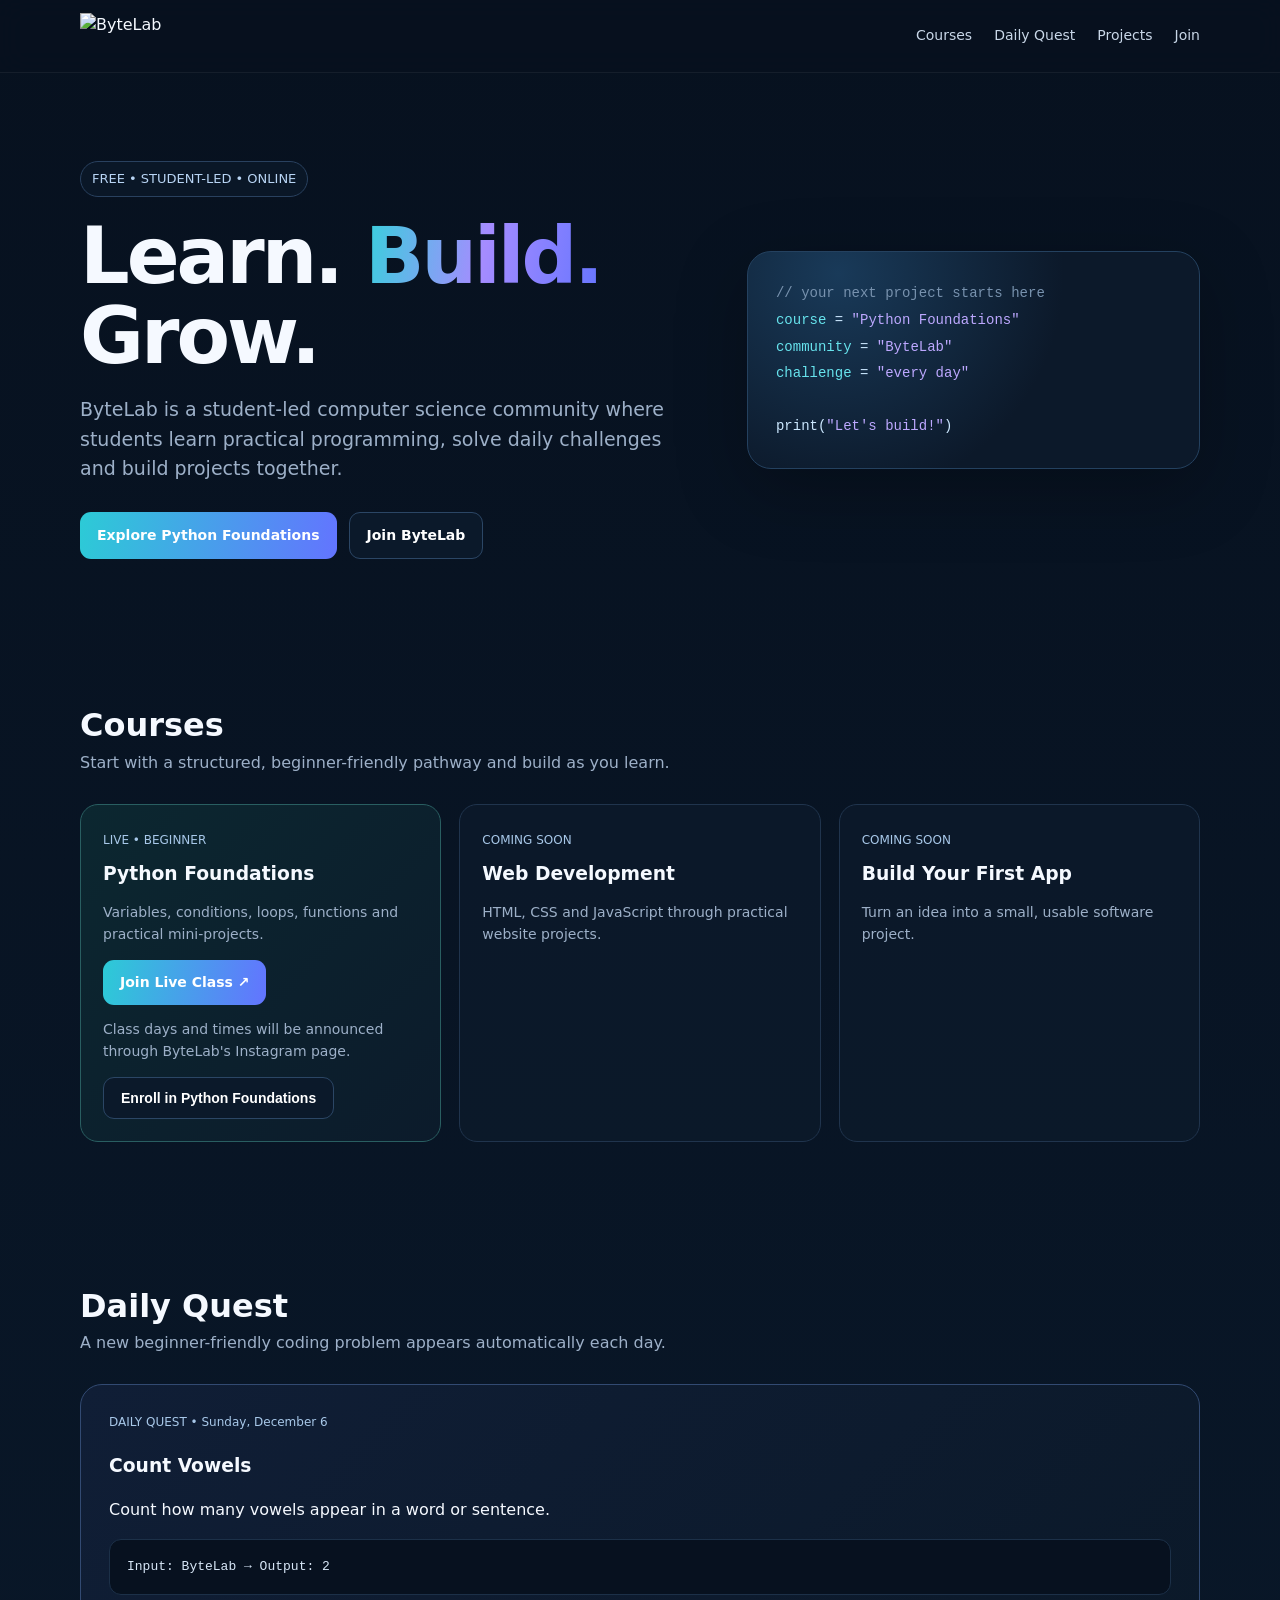
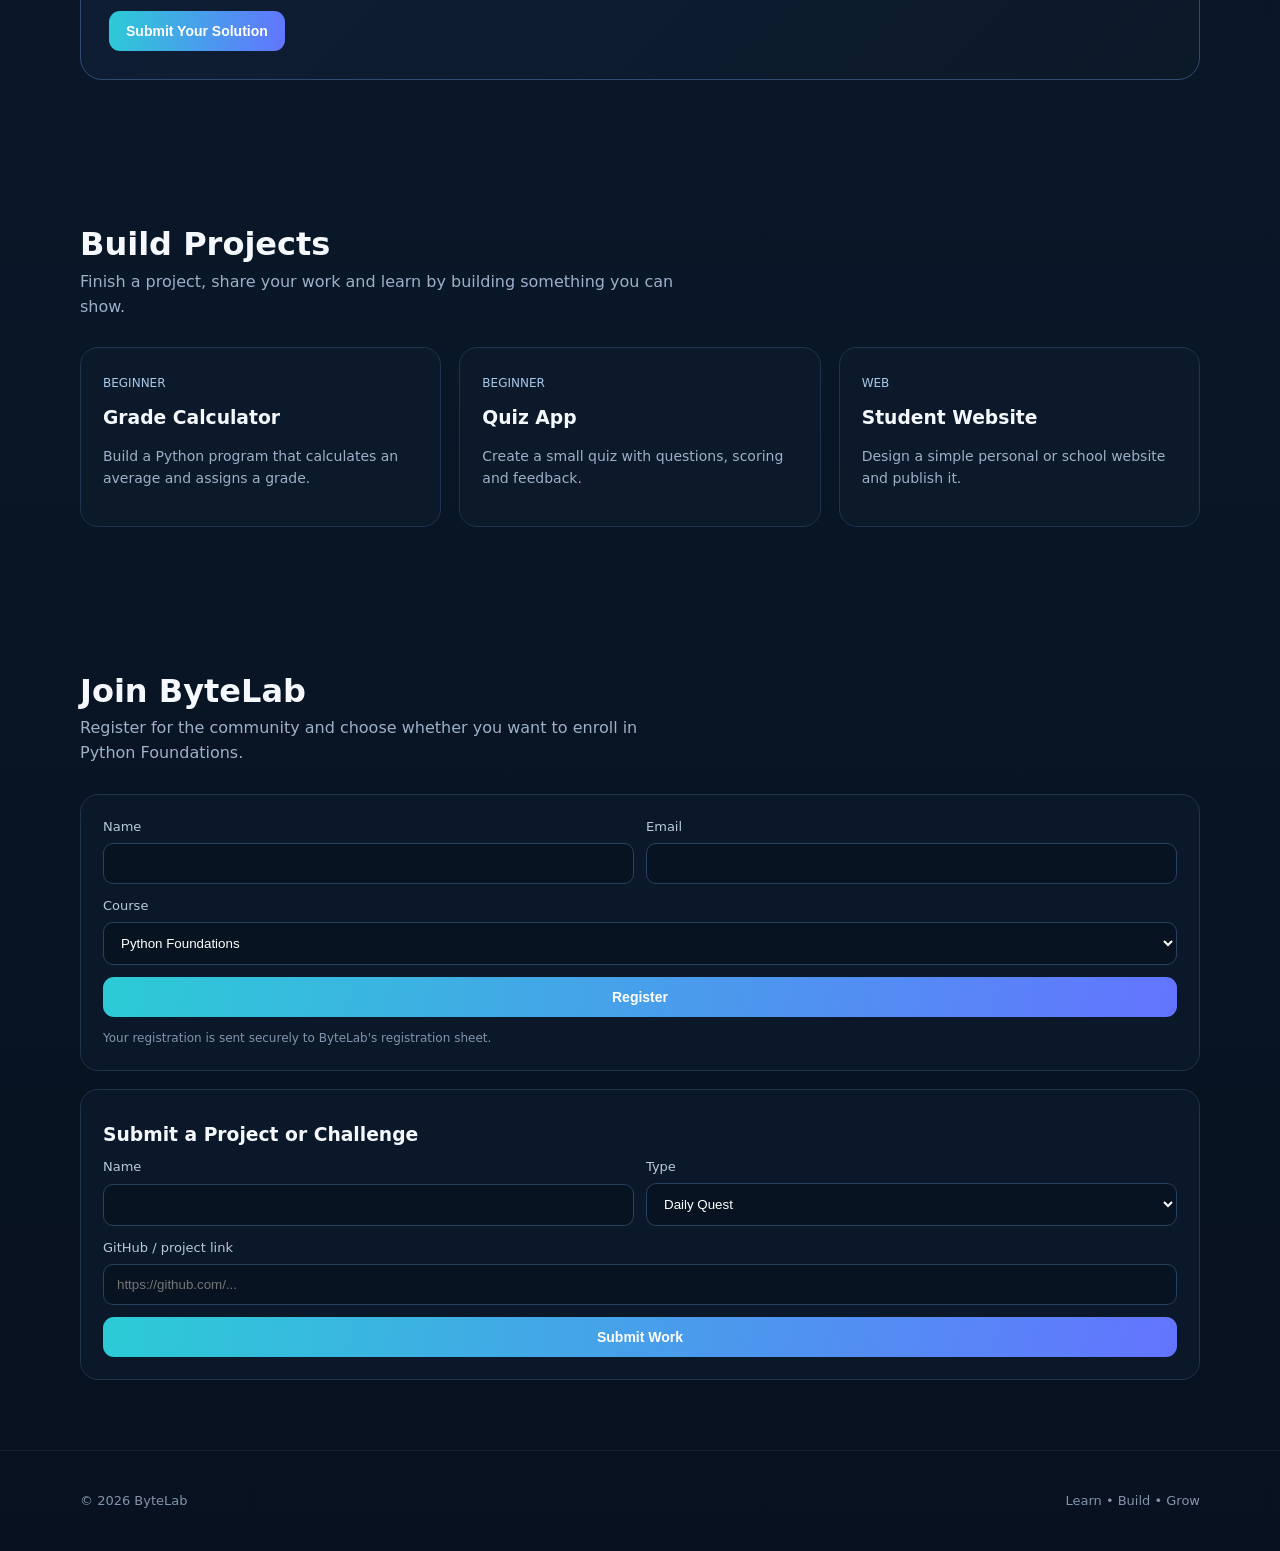
==== index.html @ cc0081cc "Add files via upload" ====
<!doctype html>
<html lang="en">
<head>
  <meta charset="utf-8">
  <meta name="viewport" content="width=device-width,initial-scale=1">
  <title>ByteLab — Learn. Build. Grow.</title>
  <meta name="description" content="ByteLab is a student-led computer science learning community with free courses, coding challenges and projects.">
  <link rel="icon" href="assets/bytelab-logo.svg">
  <style>
    :root{--bg:#07111f;--panel:#0c1a2b;--panel2:#10233a;--text:#f5f9ff;--muted:#9db0c8;--line:#20344d;--a:#36d1dc;--b:#6675ff;--ok:#55d98b}
    *{box-sizing:border-box}html{scroll-behavior:smooth}body{margin:0;background:linear-gradient(180deg,#07111f,#091728 55%,#07111f);color:var(--text);font-family:Inter,system-ui,-apple-system,Segoe UI,Roboto,Arial,sans-serif;line-height:1.55}
    a{color:inherit;text-decoration:none}.wrap{width:min(1120px,92%);margin:auto}.nav{position:sticky;top:0;z-index:20;background:rgba(7,17,31,.86);backdrop-filter:blur(14px);border-bottom:1px solid rgba(255,255,255,.06)}
    .navin{height:72px;display:flex;align-items:center;justify-content:space-between}.brand img{height:46px;display:block;max-width:180px}.links{display:flex;gap:22px;align-items:center;font-size:14px;color:#c9d7e8}.links a:hover{color:#fff}.menu{display:none}
    .hero{padding:88px 0 72px}.heroGrid{display:grid;grid-template-columns:1.15fr .85fr;gap:54px;align-items:center}.eyebrow{display:inline-flex;gap:8px;align-items:center;padding:7px 11px;border:1px solid #29415f;border-radius:999px;color:#b8d4f4;background:#0a1727;font-size:13px}
    h1{font-size:clamp(44px,7vw,78px);line-height:1.02;margin:20px 0 18px;letter-spacing:-3px}.grad{background:linear-gradient(100deg,var(--a),#a58cff,var(--b));-webkit-background-clip:text;background-clip:text;color:transparent}.lead{font-size:19px;color:var(--muted);max-width:650px}
    .actions{display:flex;gap:12px;flex-wrap:wrap;margin-top:28px}.btn{display:inline-flex;align-items:center;justify-content:center;padding:12px 17px;border-radius:11px;border:1px solid #2b4665;font-weight:700;font-size:14px;cursor:pointer}.primary{background:linear-gradient(100deg,#2ccbd6,#6374ff);border:0;color:#fff}.ghost{background:#0b192a;color:#fff}
    .heroCard{background:radial-gradient(circle at 20% 10%,#193a59,#0c192a 55%);border:1px solid #24415f;border-radius:24px;padding:28px;box-shadow:0 20px 70px rgba(0,0,0,.25)}.code{font-family:ui-monospace,SFMono-Regular,Consolas,monospace;color:#cce8ff;font-size:14px;line-height:1.9}.comment{color:#7892ae}.key{color:#67e3ed}.str{color:#bda8ff}
    section{padding:70px 0}.sectionHead{display:flex;justify-content:space-between;gap:25px;align-items:end;margin-bottom:28px}.sectionHead h2{font-size:32px;margin:0}.sectionHead p{color:var(--muted);max-width:610px;margin:0}.grid3{display:grid;grid-template-columns:repeat(3,1fr);gap:18px}.card{background:rgba(12,26,43,.88);border:1px solid var(--line);border-radius:18px;padding:22px}.card h3{margin:8px 0 8px}.card p{color:var(--muted);font-size:14px}.tag{font-size:12px;color:#a8c8e9}.meet{border-color:#295e61;background:linear-gradient(135deg,#0c2730,#0c1b2b)}
    .challenge{border:1px solid #324a72;background:linear-gradient(135deg,#101e36,#0b1929);border-radius:22px;padding:28px}.challenge code{display:block;background:#07111f;border:1px solid #1c3048;padding:17px;border-radius:12px;margin:16px 0;color:#d8e7f7}
    form{display:grid;gap:12px}.two{grid-template-columns:1fr 1fr}.field{display:grid;gap:6px}.field label{font-size:13px;color:#b9c9dc}.field input,.field select,.field textarea{width:100%;padding:12px 13px;border-radius:10px;border:1px solid #29415d;background:#071321;color:#fff;outline:none}.field textarea{min-height:110px;resize:vertical}.note{font-size:12px;color:#8095ad}
    footer{padding:40px 0;border-top:1px solid rgba(255,255,255,.07);color:#8095ad;font-size:13px}.foot{display:flex;justify-content:space-between;gap:20px;flex-wrap:wrap}
    .notice{display:none;margin-top:10px;padding:11px 13px;border-radius:10px;background:#0b2a1b;border:1px solid #205d3d;color:#9ce4b8;font-size:13px}
    @media(max-width:800px){.links{display:none}.menu{display:block}.heroGrid{grid-template-columns:1fr}.grid3{grid-template-columns:1fr}.two{grid-template-columns:1fr}.hero{padding-top:55px}h1{letter-spacing:-2px}.sectionHead{display:block}.sectionHead p{margin-top:8px}}
  </style>
</head>
<body>
<nav class="nav"><div class="wrap navin">
  <a class="brand" href="#top"><img src="assets/bytelab-logo.svg" alt="ByteLab"></a>
  <div class="links">
    <a href="#courses">Courses</a><a href="#challenges">Daily Quest</a><a href="#projects">Projects</a><a href="#join">Join</a>
  </div>
  <span class="menu">☰</span>
</div></nav>

<main id="top">
<section class="hero"><div class="wrap heroGrid">
  <div>
    <span class="eyebrow">FREE • STUDENT-LED • ONLINE</span>
    <h1>Learn. <span class="grad">Build.</span> Grow.</h1>
    <p class="lead">ByteLab is a student-led computer science community where students learn practical programming, solve daily challenges and build projects together.</p>
    <div class="actions"><a class="btn primary" href="#courses">Explore Python Foundations</a><a class="btn ghost" href="#join">Join ByteLab</a></div>
  </div>
  <div class="heroCard"><div class="code">
    <div class="comment">// your next project starts here</div>
    <div><span class="key">course</span> = <span class="str">"Python Foundations"</span></div>
    <div><span class="key">community</span> = <span class="str">"ByteLab"</span></div>
    <div><span class="key">challenge</span> = <span class="str">"every day"</span></div>
    <br><div>print(<span class="str">"Let's build!"</span>)</div>
  </div></div>
</div></section>

<section id="courses"><div class="wrap">
  <div class="sectionHead"><div><h2>Courses</h2><p>Start with a structured, beginner-friendly pathway and build as you learn.</p></div></div>
  <div class="grid3">
    <article class="card meet"><span class="tag">LIVE • BEGINNER</span><h3>Python Foundations</h3><p>Variables, conditions, loops, functions and practical mini-projects.</p><a class="btn primary" href="https://meet.google.com/khs-jree-dey" target="_blank" rel="noopener">Join Live Class ↗</a><p class="note">Class days and times will be announced through ByteLab's Instagram page.</p><button class="btn ghost" onclick="document.getElementById('enroll').scrollIntoView({behavior:'smooth'})">Enroll in Python Foundations</button></article>
    <article class="card"><span class="tag">COMING SOON</span><h3>Web Development</h3><p>HTML, CSS and JavaScript through practical website projects.</p></article>
    <article class="card"><span class="tag">COMING SOON</span><h3>Build Your First App</h3><p>Turn an idea into a small, usable software project.</p></article>
  </div>
</div></section>

<section id="challenges"><div class="wrap">
  <div class="sectionHead"><div><h2>Daily Quest</h2><p>A new beginner-friendly coding problem appears automatically each day.</p></div></div>
  <div class="challenge"><div class="tag" id="qdate"></div><h3 id="qtitle">Today's challenge</h3><p id="qtext"></p><code id="qexample"></code><button class="btn primary" onclick="document.getElementById('challengeForm').scrollIntoView({behavior:'smooth'})">Submit Your Solution</button></div>
</div></section>

<section id="projects"><div class="wrap">
  <div class="sectionHead"><div><h2>Build Projects</h2><p>Finish a project, share your work and learn by building something you can show.</p></div></div>
  <div class="grid3">
    <article class="card"><span class="tag">BEGINNER</span><h3>Grade Calculator</h3><p>Build a Python program that calculates an average and assigns a grade.</p></article>
    <article class="card"><span class="tag">BEGINNER</span><h3>Quiz App</h3><p>Create a small quiz with questions, scoring and feedback.</p></article>
    <article class="card"><span class="tag">WEB</span><h3>Student Website</h3><p>Design a simple personal or school website and publish it.</p></article>
  </div>
</div></section>



<section id="join"><div class="wrap">
  <div class="sectionHead"><div><h2>Join ByteLab</h2><p>Register for the community and choose whether you want to enroll in Python Foundations.</p></div></div>
  <div class="card" id="enroll">
    <form id="regForm">
      <div class="two" style="display:grid;gap:12px">
        <div class="field"><label>Name</label><input id="name" required></div>
        <div class="field"><label>Email</label><input id="email" type="email" required></div>
      </div>
      <div class="field"><label>Course</label><select id="course"><option>Python Foundations</option><option>Community only</option></select></div>
      <button class="btn primary" type="submit">Register</button>
      <div class="notice" id="regNotice"></div>
      <div class="note">Your registration is sent securely to ByteLab's registration sheet.</div>
    </form>
  </div>
  <div class="card" style="margin-top:18px" id="challengeForm">
    <h3>Submit a Project or Challenge</h3>
    <form id="subForm">
      <div class="two" style="display:grid;gap:12px">
        <div class="field"><label>Name</label><input id="sname" required></div>
        <div class="field"><label>Type</label><select id="stype"><option>Daily Quest</option><option>Project</option></select></div>
      </div>
      <div class="field"><label>GitHub / project link</label><input id="slink" type="url" placeholder="https://github.com/..."></div>
      <button class="btn primary" type="submit">Submit Work</button>
      <div class="notice" id="subNotice"></div>
    </form>
  </div>
</div></section>
</main>

<footer><div class="wrap foot"><span>© <span id="year"></span> ByteLab</span><span>Learn • Build • Grow</span></div></footer>

<script>
const challenges=[
["Python Basics","Ask the user for their name and print a friendly greeting.","Input: Afnan → Output: Hello, Afnan!"],
["Even or Odd","Write a program that checks whether a number entered by the user is even or odd.","Input: 8 → Output: Even"],
["Sum to N","Ask for a positive integer n and print the sum of all integers from 1 to n.","Input: 5 → Output: 15"],
["Count Vowels","Count how many vowels appear in a word or sentence.","Input: ByteLab → Output: 2"],
["Largest Number","Given three numbers, print the largest one.","Input: 4, 9, 6 → Output: 9"],
["Simple Calculator","Create a calculator that can add, subtract, multiply or divide two numbers.","Input: 8 × 3 → Output: 24"],
["Multiples","Print the first 10 multiples of a number entered by the user.","Input: 4 → 4, 8, 12, ..."]
];
const day=Math.floor(Date.now()/86400000), q=challenges[day%challenges.length];
document.getElementById("qdate").textContent="DAILY QUEST • "+new Date().toLocaleDateString(undefined,{weekday:"long",month:"long",day:"numeric"});
document.getElementById("qtitle").textContent=q[0];
document.getElementById("qtext").textContent=q[1];
document.getElementById("qexample").textContent=q[2];
document.getElementById("year").textContent=new Date().getFullYear();

// ByteLab data endpoint. After deploying the included Google Apps Script,
// paste its Web App URL between the quotes below.
const BYTE_LAB_ENDPOINT = "https://script.google.com/macros/s/AKfycbwJbCbUt1K5G5sX26Ak_NhIem0uoOxpdsyflVU4sqOrE9TdhXRr42_nq2g9mDIxdnej/exec";

function showNotice(id, message, ok=false){
  const x=document.getElementById(id);
  x.style.display="block";
  x.textContent=message;
  x.classList.toggle("success", ok);
}

async function sendToByteLab(payload){
  if(!BYTE_LAB_ENDPOINT || BYTE_LAB_ENDPOINT.includes("PASTE_YOUR")){
    throw new Error("ByteLab registration endpoint has not been connected yet.");
  }
  await fetch(BYTE_LAB_ENDPOINT, {
    method:"POST",
    mode:"no-cors",
    headers:{"Content-Type":"text/plain;charset=utf-8"},
    body:JSON.stringify(payload)
  });
}

document.getElementById("regForm").addEventListener("submit", async e=>{
  e.preventDefault();
  const button=e.target.querySelector('button[type="submit"]');
  button.disabled=true;
  showNotice("regNotice","Sending registration…");
  try{
    await sendToByteLab({
      type:"registration",
      name:document.getElementById("name").value.trim(),
      email:document.getElementById("email").value.trim(),
      course:document.getElementById("course").value,
      timestamp:new Date().toISOString()
    });
    showNotice("regNotice","Registration submitted successfully. Welcome to ByteLab!",true);
    e.target.reset();
  }catch(err){
    showNotice("regNotice","Registration could not be submitted yet. Please try again in a moment.");
  }finally{button.disabled=false;}
});

document.getElementById("subForm").addEventListener("submit", async e=>{
  e.preventDefault();
  const button=e.target.querySelector('button[type="submit"]');
  button.disabled=true;
  showNotice("subNotice","Sending submission…");
  try{
    await sendToByteLab({
      type:"submission",
      name:document.getElementById("sname").value.trim(),
      submissionType:document.getElementById("stype").value,
      link:document.getElementById("slink").value.trim(),
      timestamp:new Date().toISOString()
    });
    showNotice("subNotice","Submission sent successfully. Great work!",true);
    e.target.reset();
  }catch(err){
    showNotice("subNotice","Submission could not be sent yet. Please try again in a moment.");
  }finally{button.disabled=false;}
});
</script>
</body>
</html>
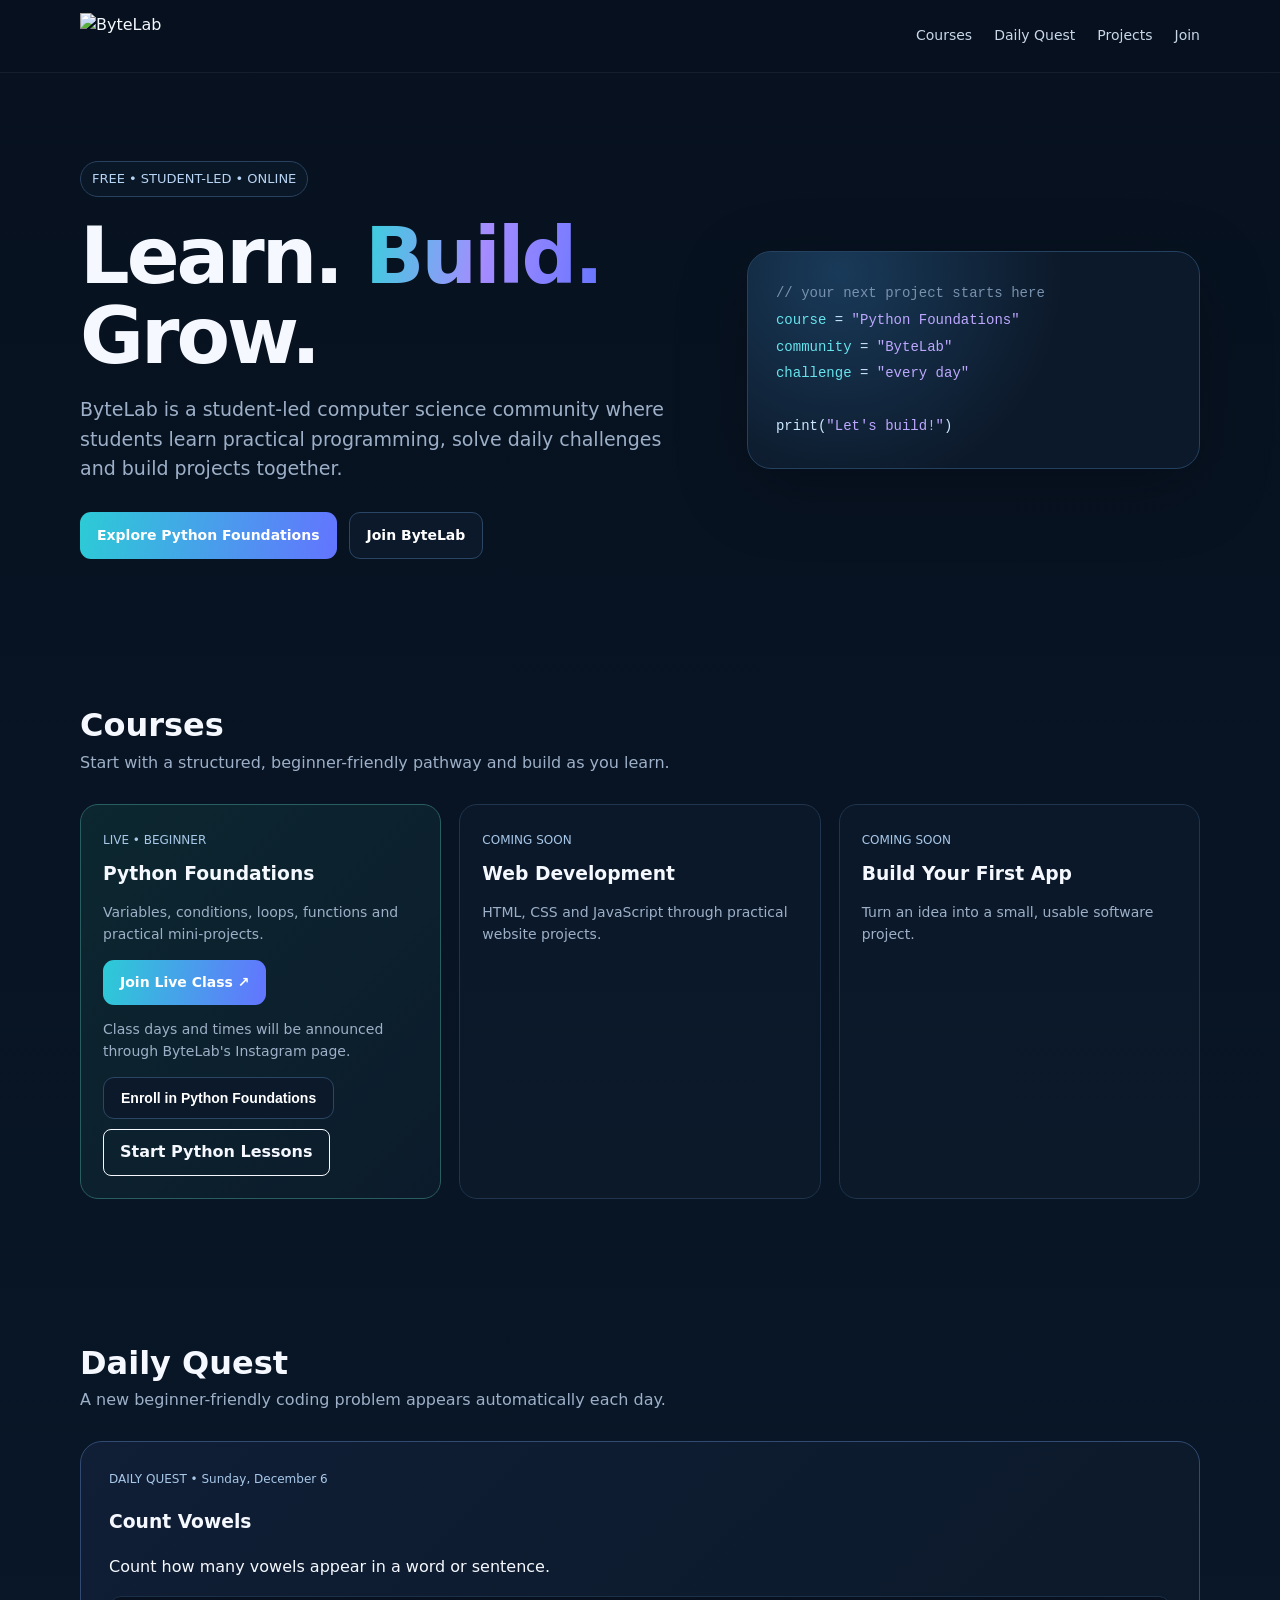
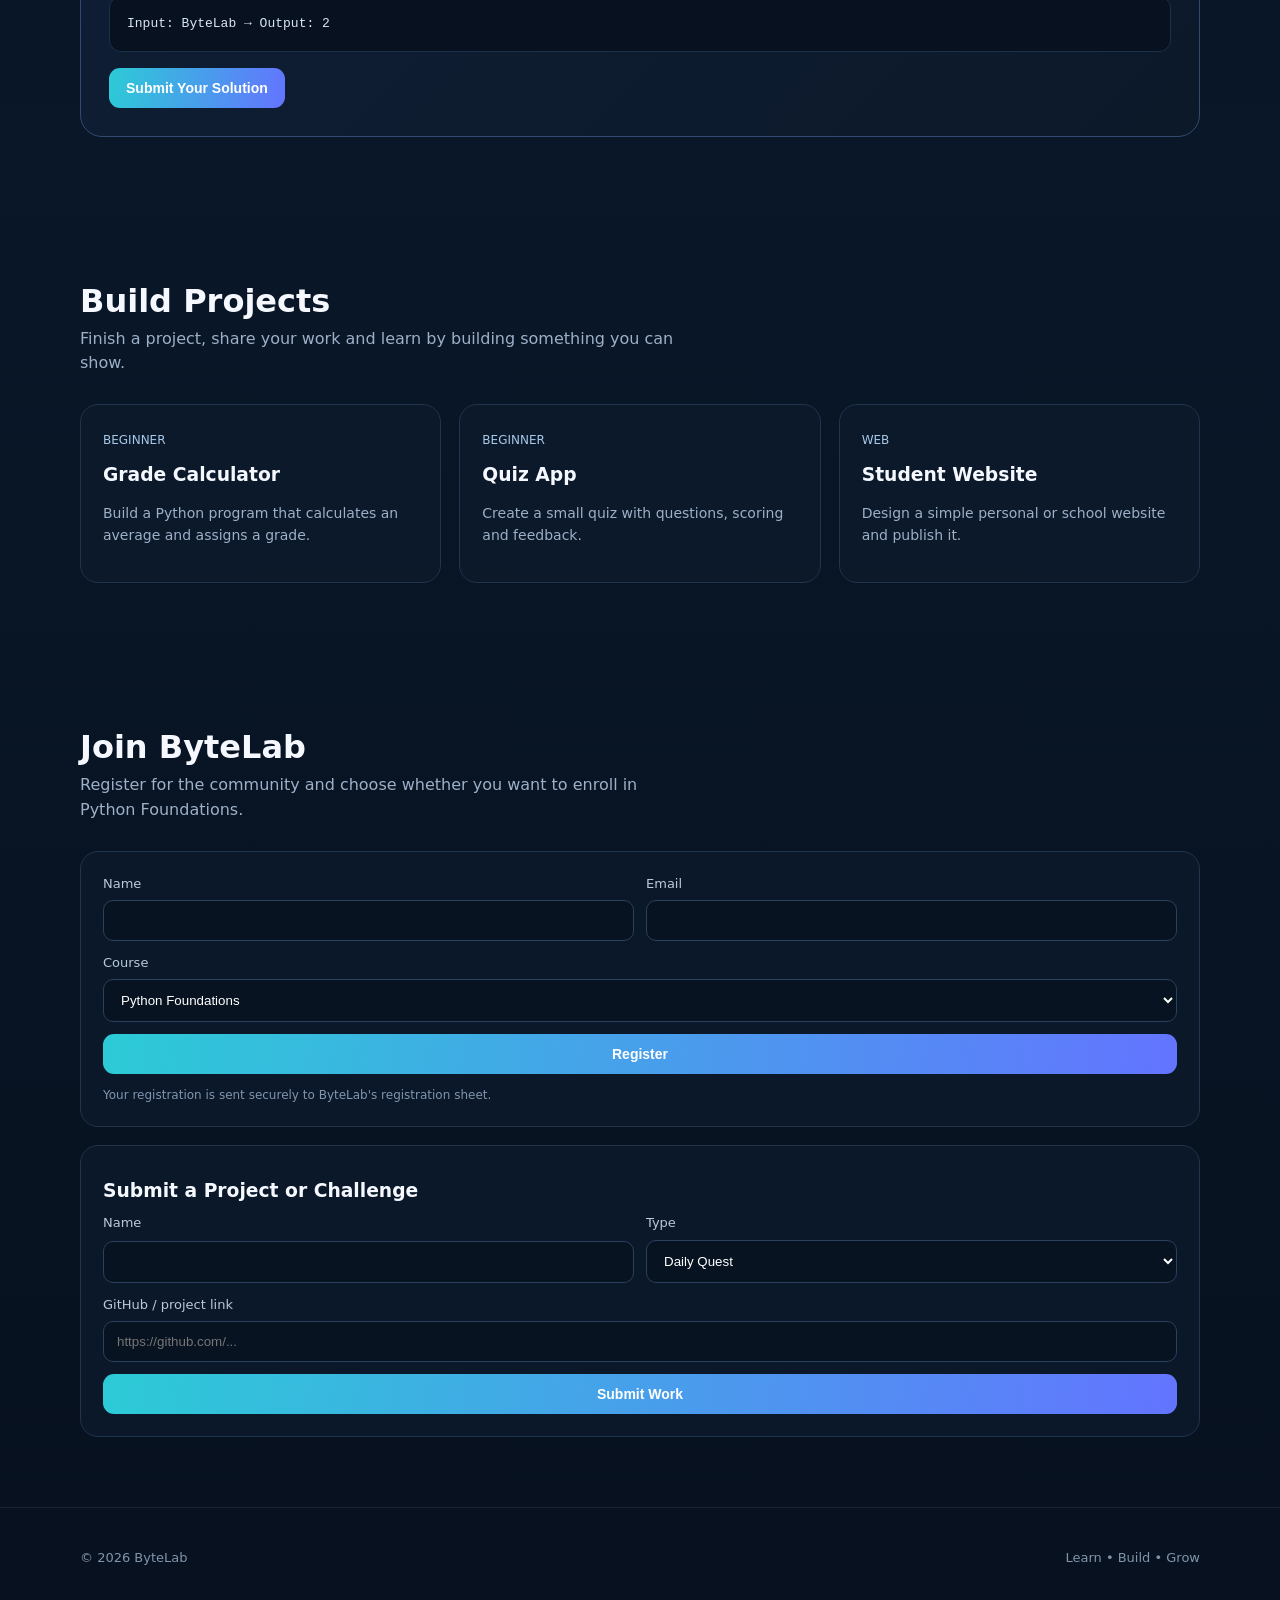
==== commit eaced5a3: "Update index.html" ====
--- a/index.html
+++ b/index.html
@@ -52,7 +52,7 @@
 <section id="courses"><div class="wrap">
   <div class="sectionHead"><div><h2>Courses</h2><p>Start with a structured, beginner-friendly pathway and build as you learn.</p></div></div>
   <div class="grid3">
-    <article class="card meet"><span class="tag">LIVE • BEGINNER</span><h3>Python Foundations</h3><p>Variables, conditions, loops, functions and practical mini-projects.</p><a class="btn primary" href="https://meet.google.com/khs-jree-dey" target="_blank" rel="noopener">Join Live Class ↗</a><p class="note">Class days and times will be announced through ByteLab's Instagram page.</p><button class="btn ghost" onclick="document.getElementById('enroll').scrollIntoView({behavior:'smooth'})">Enroll in Python Foundations</button></article>
+    <article class="card meet"><span class="tag">LIVE • BEGINNER</span><h3>Python Foundations</h3><p>Variables, conditions, loops, functions and practical mini-projects.</p><a class="btn primary" href="https://meet.google.com/khs-jree-dey" target="_blank" rel="noopener">Join Live Class ↗</a><p class="note">Class days and times will be announced through ByteLab's Instagram page.</p><button class="btn ghost" onclick="document.getElementById('enroll').scrollIntoView({behavior:'smooth'})">Enroll in Python Foundations</button><a href="learn.html" style="display:inline-block;margin-top:10px;padding:10px 16px;border-radius:8px;border:1px solid currentColor;text-decoration:none;color:inherit;font-weight:600">Start Python Lessons</a></article>
     <article class="card"><span class="tag">COMING SOON</span><h3>Web Development</h3><p>HTML, CSS and JavaScript through practical website projects.</p></article>
     <article class="card"><span class="tag">COMING SOON</span><h3>Build Your First App</h3><p>Turn an idea into a small, usable software project.</p></article>
   </div>
@@ -186,4 +186,4 @@
 });
 </script>
 </body>
-</html>+</html>
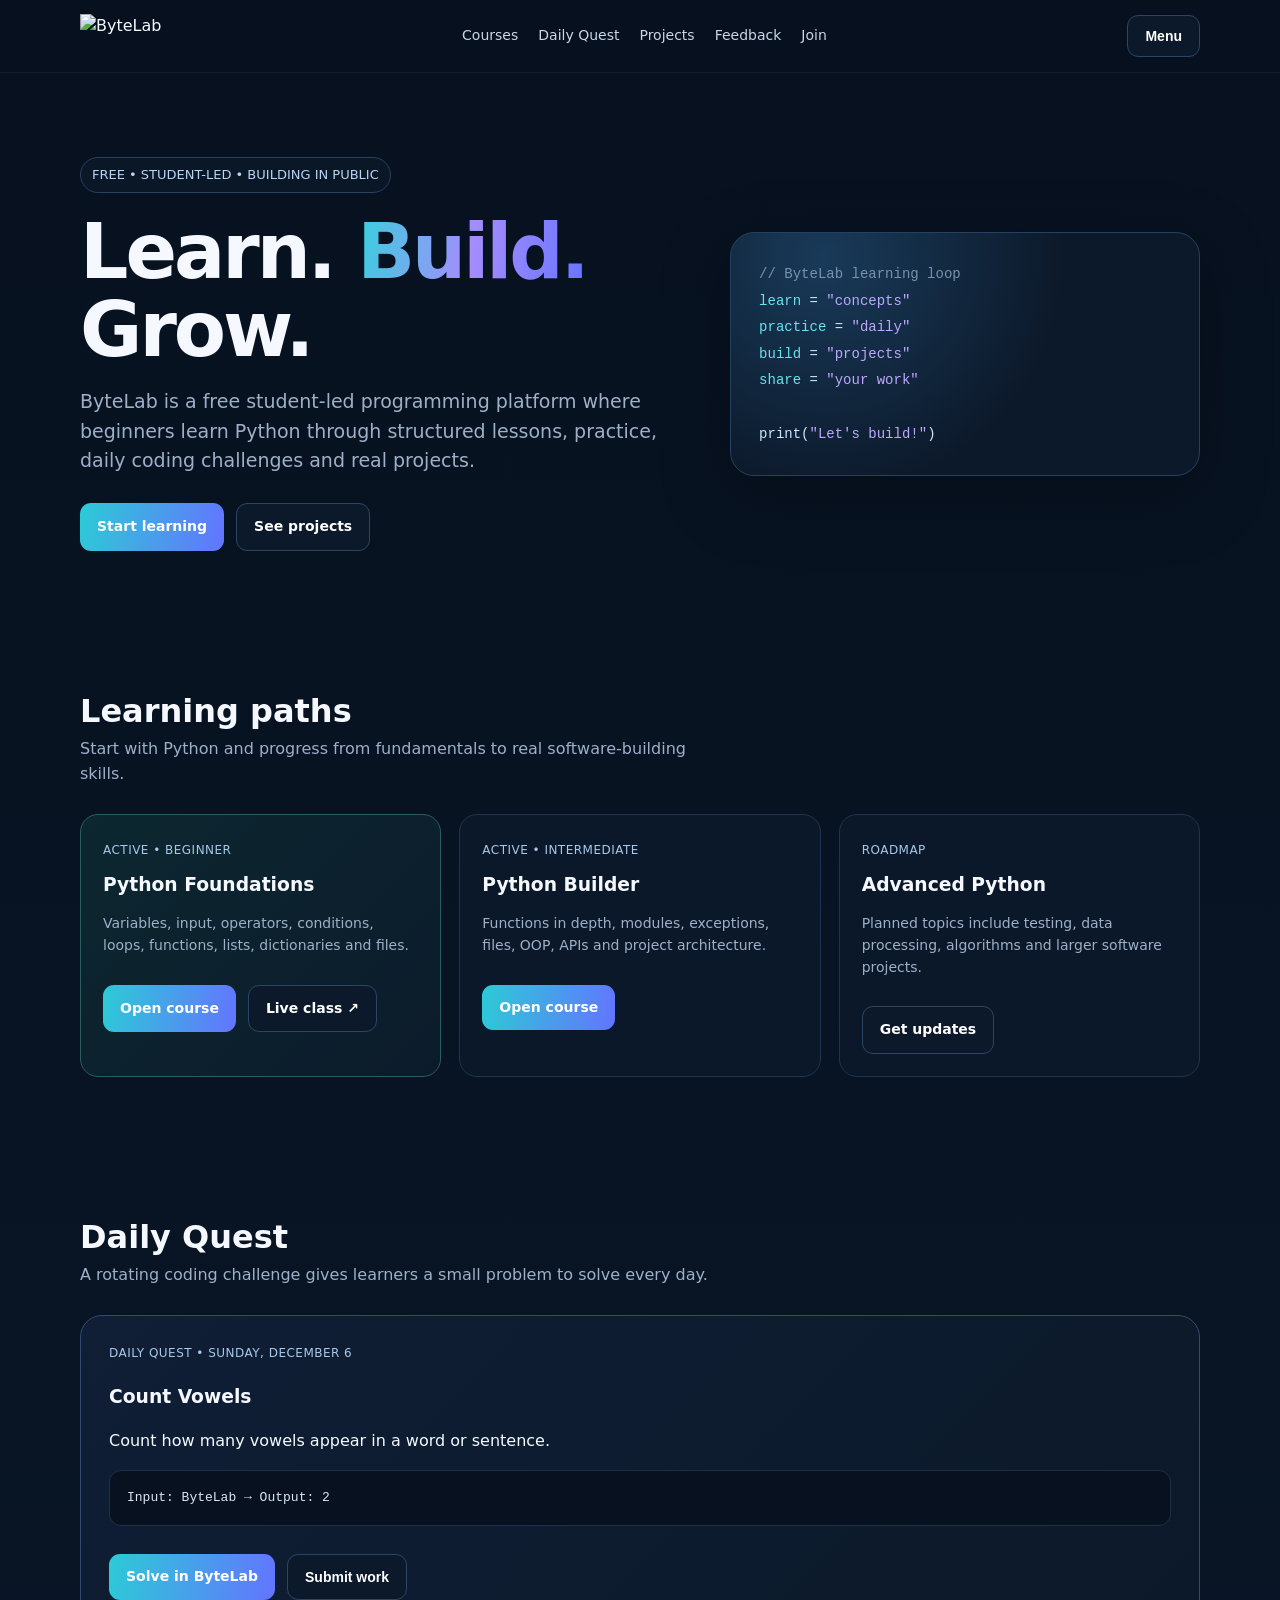
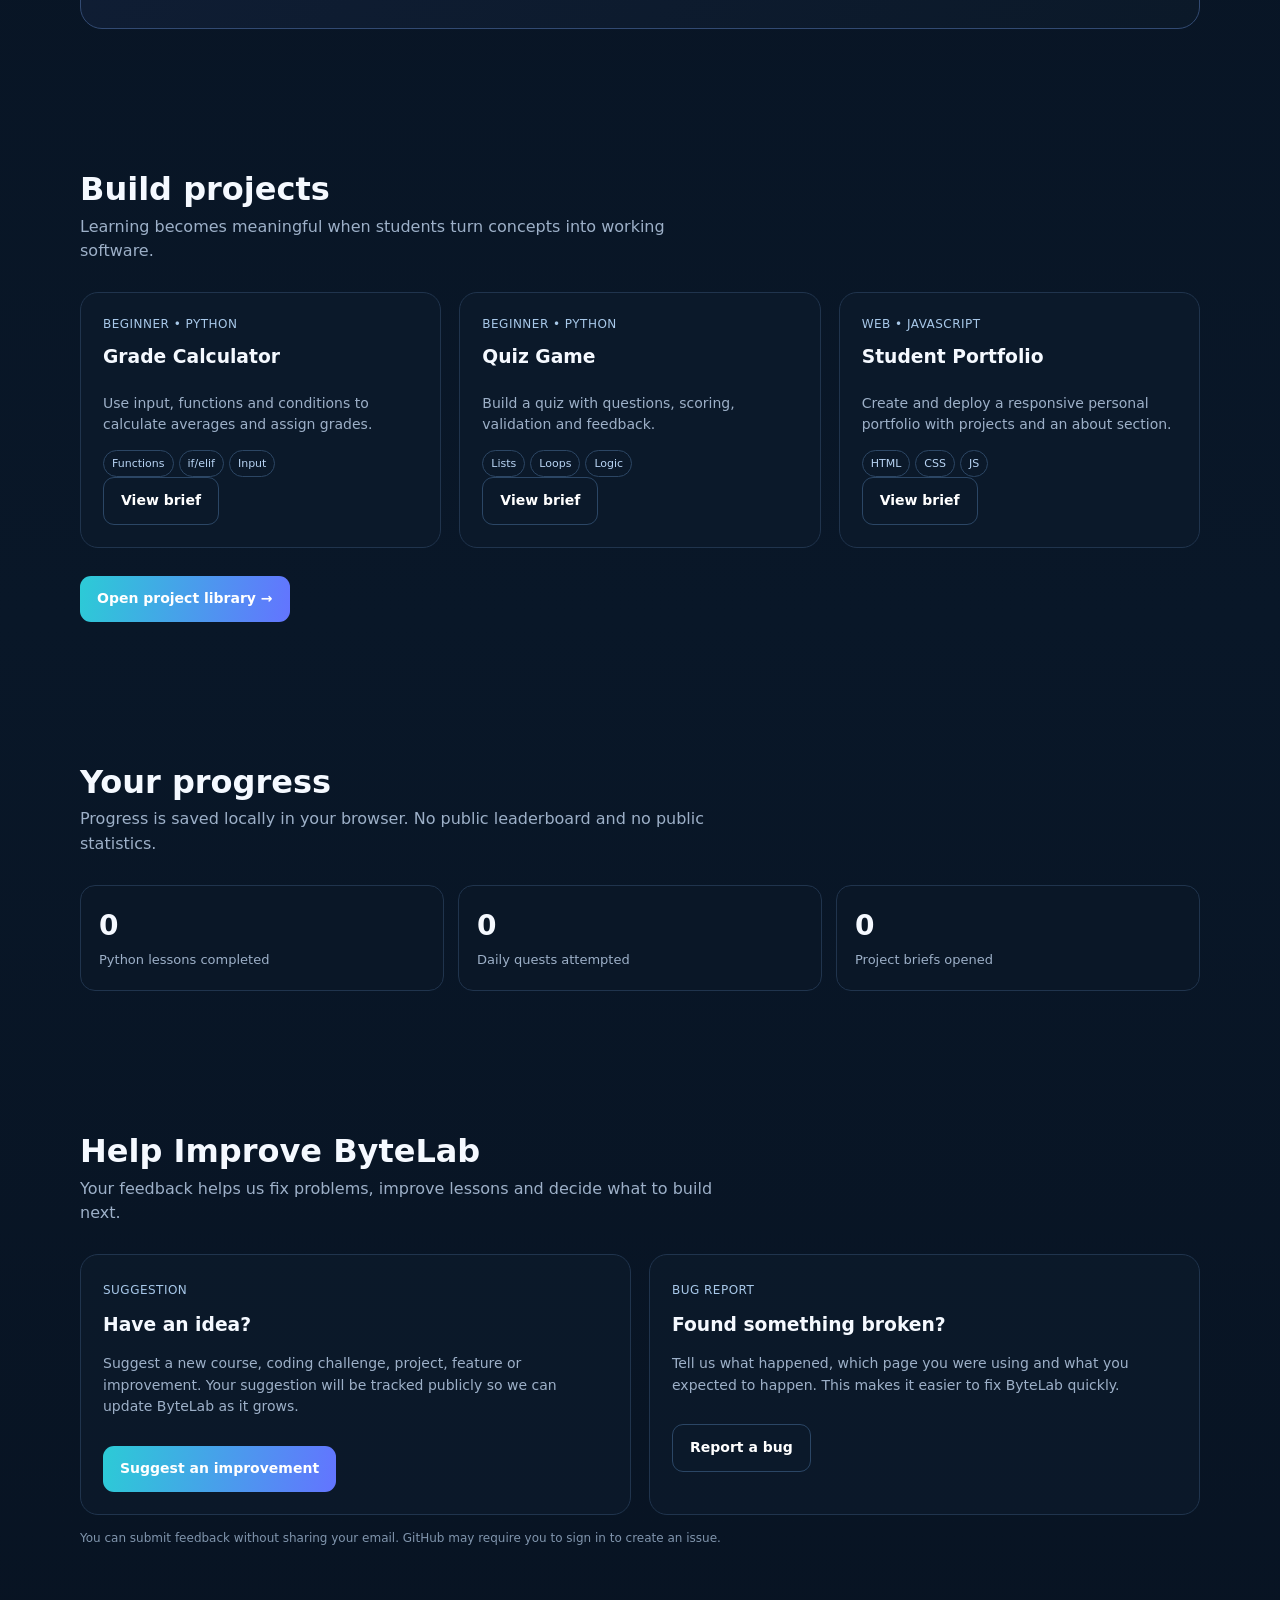
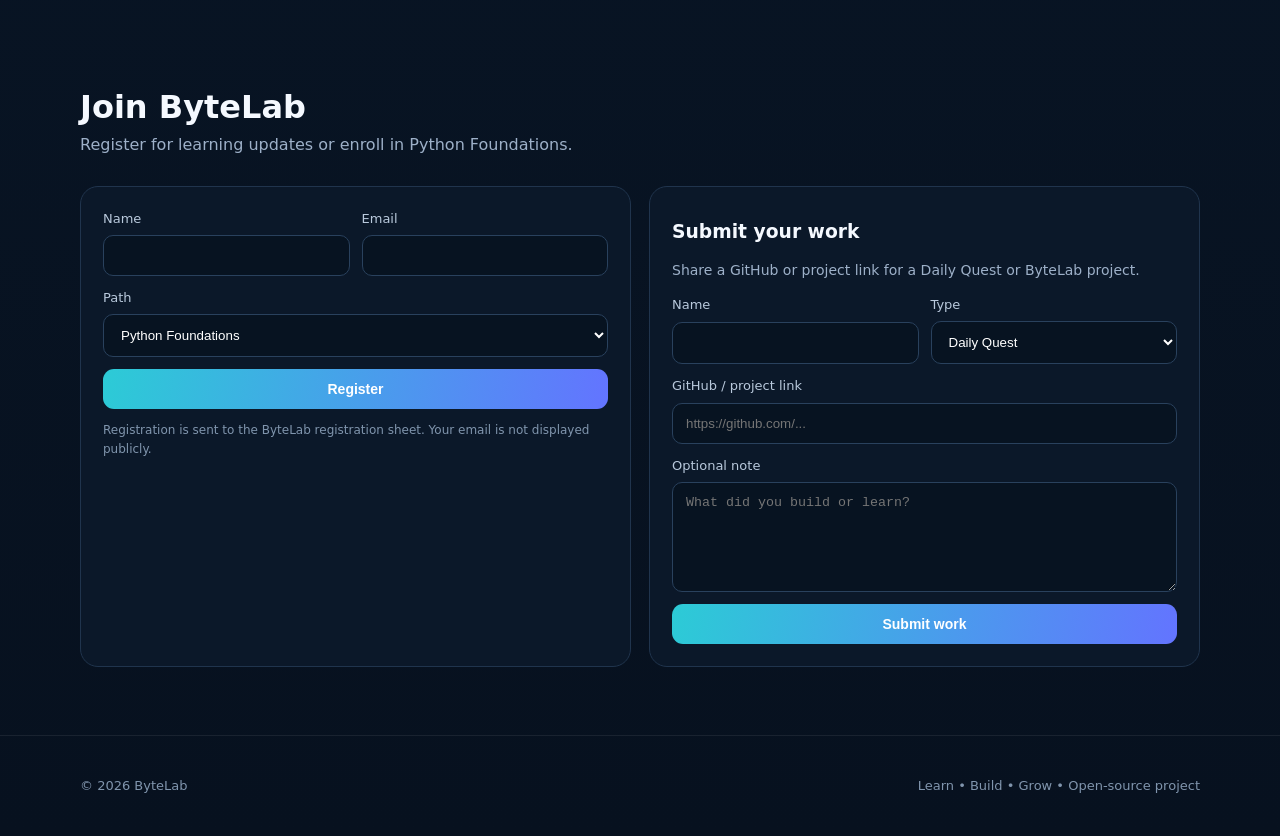
==== commit 7e62cb9f: "Add files via upload" ====
--- a/index.html
+++ b/index.html
@@ -1,109 +1,155 @@
 <!doctype html>
 <html lang="en">
 <head>
-  <meta charset="utf-8">
-  <meta name="viewport" content="width=device-width,initial-scale=1">
-  <title>ByteLab — Learn. Build. Grow.</title>
-  <meta name="description" content="ByteLab is a student-led computer science learning community with free courses, coding challenges and projects.">
-  <link rel="icon" href="assets/bytelab-logo.svg">
-  <style>
-    :root{--bg:#07111f;--panel:#0c1a2b;--panel2:#10233a;--text:#f5f9ff;--muted:#9db0c8;--line:#20344d;--a:#36d1dc;--b:#6675ff;--ok:#55d98b}
-    *{box-sizing:border-box}html{scroll-behavior:smooth}body{margin:0;background:linear-gradient(180deg,#07111f,#091728 55%,#07111f);color:var(--text);font-family:Inter,system-ui,-apple-system,Segoe UI,Roboto,Arial,sans-serif;line-height:1.55}
-    a{color:inherit;text-decoration:none}.wrap{width:min(1120px,92%);margin:auto}.nav{position:sticky;top:0;z-index:20;background:rgba(7,17,31,.86);backdrop-filter:blur(14px);border-bottom:1px solid rgba(255,255,255,.06)}
-    .navin{height:72px;display:flex;align-items:center;justify-content:space-between}.brand img{height:46px;display:block;max-width:180px}.links{display:flex;gap:22px;align-items:center;font-size:14px;color:#c9d7e8}.links a:hover{color:#fff}.menu{display:none}
-    .hero{padding:88px 0 72px}.heroGrid{display:grid;grid-template-columns:1.15fr .85fr;gap:54px;align-items:center}.eyebrow{display:inline-flex;gap:8px;align-items:center;padding:7px 11px;border:1px solid #29415f;border-radius:999px;color:#b8d4f4;background:#0a1727;font-size:13px}
-    h1{font-size:clamp(44px,7vw,78px);line-height:1.02;margin:20px 0 18px;letter-spacing:-3px}.grad{background:linear-gradient(100deg,var(--a),#a58cff,var(--b));-webkit-background-clip:text;background-clip:text;color:transparent}.lead{font-size:19px;color:var(--muted);max-width:650px}
-    .actions{display:flex;gap:12px;flex-wrap:wrap;margin-top:28px}.btn{display:inline-flex;align-items:center;justify-content:center;padding:12px 17px;border-radius:11px;border:1px solid #2b4665;font-weight:700;font-size:14px;cursor:pointer}.primary{background:linear-gradient(100deg,#2ccbd6,#6374ff);border:0;color:#fff}.ghost{background:#0b192a;color:#fff}
-    .heroCard{background:radial-gradient(circle at 20% 10%,#193a59,#0c192a 55%);border:1px solid #24415f;border-radius:24px;padding:28px;box-shadow:0 20px 70px rgba(0,0,0,.25)}.code{font-family:ui-monospace,SFMono-Regular,Consolas,monospace;color:#cce8ff;font-size:14px;line-height:1.9}.comment{color:#7892ae}.key{color:#67e3ed}.str{color:#bda8ff}
-    section{padding:70px 0}.sectionHead{display:flex;justify-content:space-between;gap:25px;align-items:end;margin-bottom:28px}.sectionHead h2{font-size:32px;margin:0}.sectionHead p{color:var(--muted);max-width:610px;margin:0}.grid3{display:grid;grid-template-columns:repeat(3,1fr);gap:18px}.card{background:rgba(12,26,43,.88);border:1px solid var(--line);border-radius:18px;padding:22px}.card h3{margin:8px 0 8px}.card p{color:var(--muted);font-size:14px}.tag{font-size:12px;color:#a8c8e9}.meet{border-color:#295e61;background:linear-gradient(135deg,#0c2730,#0c1b2b)}
-    .challenge{border:1px solid #324a72;background:linear-gradient(135deg,#101e36,#0b1929);border-radius:22px;padding:28px}.challenge code{display:block;background:#07111f;border:1px solid #1c3048;padding:17px;border-radius:12px;margin:16px 0;color:#d8e7f7}
-    form{display:grid;gap:12px}.two{grid-template-columns:1fr 1fr}.field{display:grid;gap:6px}.field label{font-size:13px;color:#b9c9dc}.field input,.field select,.field textarea{width:100%;padding:12px 13px;border-radius:10px;border:1px solid #29415d;background:#071321;color:#fff;outline:none}.field textarea{min-height:110px;resize:vertical}.note{font-size:12px;color:#8095ad}
-    footer{padding:40px 0;border-top:1px solid rgba(255,255,255,.07);color:#8095ad;font-size:13px}.foot{display:flex;justify-content:space-between;gap:20px;flex-wrap:wrap}
-    .notice{display:none;margin-top:10px;padding:11px 13px;border-radius:10px;background:#0b2a1b;border:1px solid #205d3d;color:#9ce4b8;font-size:13px}
-    @media(max-width:800px){.links{display:none}.menu{display:block}.heroGrid{grid-template-columns:1fr}.grid3{grid-template-columns:1fr}.two{grid-template-columns:1fr}.hero{padding-top:55px}h1{letter-spacing:-2px}.sectionHead{display:block}.sectionHead p{margin-top:8px}}
-  </style>
+<meta charset="utf-8">
+<meta name="viewport" content="width=device-width,initial-scale=1">
+<meta name="description" content="ByteLab is a student-led, free programming learning platform with structured Python lessons, coding challenges and projects.">
+<meta name="theme-color" content="#07111f">
+<title>ByteLab — Learn. Build. Grow.</title>
+<link rel="icon" href="assets/bytelab-logo.svg">
+<style>
+:root{--bg:#07111f;--panel:#0c1a2b;--panel2:#10233a;--text:#f5f9ff;--muted:#9db0c8;--line:#20344d;--a:#36d1dc;--b:#6675ff;--ok:#55d98b;--warn:#ffd166}
+*{box-sizing:border-box}html{scroll-behavior:smooth}body{margin:0;background:linear-gradient(180deg,#07111f,#091728 55%,#07111f);color:var(--text);font-family:Inter,system-ui,-apple-system,Segoe UI,Roboto,Arial,sans-serif;line-height:1.55}
+a{color:inherit;text-decoration:none}.wrap{width:min(1120px,92%);margin:auto}
+.nav{position:sticky;top:0;z-index:50;background:rgba(7,17,31,.88);backdrop-filter:blur(14px);border-bottom:1px solid rgba(255,255,255,.06)}
+.navin{min-height:72px;display:flex;align-items:center;justify-content:space-between;gap:20px}.brand img{height:44px;display:block;max-width:180px}.links{display:flex;gap:20px;align-items:center;font-size:14px;color:#c9d7e8}.links a:hover{color:#fff}.menuBtn{display:none}
+.hero{padding:84px 0 68px}.heroGrid{display:grid;grid-template-columns:1.12fr .88fr;gap:52px;align-items:center}.eyebrow{display:inline-flex;gap:8px;align-items:center;padding:7px 11px;border:1px solid #29415f;border-radius:999px;color:#b8d4f4;background:#0a1727;font-size:13px}
+h1{font-size:clamp(44px,7vw,76px);line-height:1.02;margin:20px 0 18px;letter-spacing:-3px}.grad{background:linear-gradient(100deg,var(--a),#a58cff,var(--b));-webkit-background-clip:text;background-clip:text;color:transparent}.lead{font-size:19px;color:var(--muted);max-width:650px}
+.actions{display:flex;gap:12px;flex-wrap:wrap;margin-top:28px}.btn{display:inline-flex;align-items:center;justify-content:center;padding:12px 17px;border-radius:11px;border:1px solid #2b4665;font-weight:700;font-size:14px;cursor:pointer}.primary{background:linear-gradient(100deg,#2ccbd6,#6374ff);border:0;color:#fff}.ghost{background:#0b192a;color:#fff}.btn:disabled{opacity:.55;cursor:not-allowed}
+.heroCard{background:radial-gradient(circle at 20% 10%,#193a59,#0c192a 55%);border:1px solid #24415f;border-radius:24px;padding:28px;box-shadow:0 20px 70px rgba(0,0,0,.25)}.code{font-family:ui-monospace,SFMono-Regular,Consolas,monospace;color:#cce8ff;font-size:14px;line-height:1.9}.comment{color:#7892ae}.key{color:#67e3ed}.str{color:#bda8ff}
+section{padding:68px 0}.sectionHead{display:flex;justify-content:space-between;gap:25px;align-items:end;margin-bottom:28px}.sectionHead h2{font-size:32px;margin:0}.sectionHead p{color:var(--muted);max-width:650px;margin:0}
+.grid3{display:grid;grid-template-columns:repeat(3,1fr);gap:18px}.grid2{display:grid;grid-template-columns:repeat(2,1fr);gap:18px}.card{background:rgba(12,26,43,.88);border:1px solid var(--line);border-radius:18px;padding:22px}.card h3{margin:8px 0}.card p{color:var(--muted);font-size:14px}.tag{font-size:12px;color:#a8c8e9;text-transform:uppercase;letter-spacing:.04em}.meet{border-color:#295e61;background:linear-gradient(135deg,#0c2730,#0c1b2b)}
+.challenge{border:1px solid #324a72;background:linear-gradient(135deg,#101e36,#0b1929);border-radius:22px;padding:28px}.challenge code{display:block;background:#07111f;border:1px solid #1c3048;padding:17px;border-radius:12px;margin:16px 0;color:#d8e7f7}
+.project{display:flex;flex-direction:column;min-height:210px}.project .actions{margin-top:auto}.pill{display:inline-block;padding:4px 8px;border:1px solid #2c4664;border-radius:999px;font-size:11px;color:#b8d4f4;margin-right:5px}
+.stats{display:grid;grid-template-columns:repeat(3,1fr);gap:14px}.stat{padding:18px;border:1px solid var(--line);border-radius:15px;background:#0a1727}.stat strong{display:block;font-size:28px}.stat span{color:var(--muted);font-size:13px}
+form{display:grid;gap:12px}.two{display:grid;grid-template-columns:1fr 1fr;gap:12px}.field{display:grid;gap:6px}.field label{font-size:13px;color:#b9c9dc}.field input,.field select,.field textarea{width:100%;padding:12px 13px;border-radius:10px;border:1px solid #29415d;background:#071321;color:#fff;outline:none}.field textarea{min-height:110px;resize:vertical}.note{font-size:12px;color:#8095ad}.notice{display:none;margin-top:10px;padding:11px 13px;border-radius:10px;background:#0b2a1b;border:1px solid #205d3d;color:#9ce4b8;font-size:13px}.notice.error{background:#321316;border-color:#6d252d;color:#ffb4bb}
+footer{padding:40px 0;border-top:1px solid rgba(255,255,255,.07);color:#8095ad;font-size:13px}.foot{display:flex;justify-content:space-between;gap:20px;flex-wrap:wrap}
+@media(max-width:800px){.links{display:none}.menuBtn{display:inline-flex}.heroGrid,.grid2,.grid3,.two,.stats{grid-template-columns:1fr}.hero{padding-top:55px}h1{letter-spacing:-2px}.sectionHead{display:block}.sectionHead p{margin-top:8px}.navin{padding:10px 0}}
+</style>
 </head>
 <body>
 <nav class="nav"><div class="wrap navin">
-  <a class="brand" href="#top"><img src="assets/bytelab-logo.svg" alt="ByteLab"></a>
-  <div class="links">
-    <a href="#courses">Courses</a><a href="#challenges">Daily Quest</a><a href="#projects">Projects</a><a href="#join">Join</a>
-  </div>
-  <span class="menu">☰</span>
+<a class="brand" href="#top"><img src="assets/bytelab-logo.svg" alt="ByteLab"></a>
+<div class="links">
+<a href="#courses">Courses</a><a href="#challenges">Daily Quest</a><a href="#projects">Projects</a><a href="#feedback">Feedback</a><a href="#join">Join</a>
+</div>
+<button class="menuBtn btn ghost" type="button" onclick="toggleNav()" aria-label="Open navigation">Menu</button>
 </div></nav>
 
 <main id="top">
 <section class="hero"><div class="wrap heroGrid">
-  <div>
-    <span class="eyebrow">FREE • STUDENT-LED • ONLINE</span>
-    <h1>Learn. <span class="grad">Build.</span> Grow.</h1>
-    <p class="lead">ByteLab is a student-led computer science community where students learn practical programming, solve daily challenges and build projects together.</p>
-    <div class="actions"><a class="btn primary" href="#courses">Explore Python Foundations</a><a class="btn ghost" href="#join">Join ByteLab</a></div>
-  </div>
-  <div class="heroCard"><div class="code">
-    <div class="comment">// your next project starts here</div>
-    <div><span class="key">course</span> = <span class="str">"Python Foundations"</span></div>
-    <div><span class="key">community</span> = <span class="str">"ByteLab"</span></div>
-    <div><span class="key">challenge</span> = <span class="str">"every day"</span></div>
-    <br><div>print(<span class="str">"Let's build!"</span>)</div>
-  </div></div>
+<div>
+<span class="eyebrow">FREE • STUDENT-LED • BUILDING IN PUBLIC</span>
+<h1>Learn. <span class="grad">Build.</span> Grow.</h1>
+<p class="lead">ByteLab is a free student-led programming platform where beginners learn Python through structured lessons, practice, daily coding challenges and real projects.</p>
+<div class="actions">
+<a class="btn primary" href="#courses">Start learning</a>
+<a class="btn ghost" href="#projects">See projects</a>
+</div>
+</div>
+<div class="heroCard"><div class="code">
+<div class="comment">// ByteLab learning loop</div>
+<div><span class="key">learn</span> = <span class="str">"concepts"</span></div>
+<div><span class="key">practice</span> = <span class="str">"daily"</span></div>
+<div><span class="key">build</span> = <span class="str">"projects"</span></div>
+<div><span class="key">share</span> = <span class="str">"your work"</span></div>
+<br><div>print(<span class="str">"Let's build!"</span>)</div>
+</div></div>
 </div></section>
 
 <section id="courses"><div class="wrap">
-  <div class="sectionHead"><div><h2>Courses</h2><p>Start with a structured, beginner-friendly pathway and build as you learn.</p></div></div>
-  <div class="grid3">
-    <article class="card meet"><span class="tag">LIVE • BEGINNER</span><h3>Python Foundations</h3><p>Variables, conditions, loops, functions and practical mini-projects.</p><a class="btn primary" href="https://meet.google.com/khs-jree-dey" target="_blank" rel="noopener">Join Live Class ↗</a><p class="note">Class days and times will be announced through ByteLab's Instagram page.</p><button class="btn ghost" onclick="document.getElementById('enroll').scrollIntoView({behavior:'smooth'})">Enroll in Python Foundations</button><a href="learn.html" style="display:inline-block;margin-top:10px;padding:10px 16px;border-radius:8px;border:1px solid currentColor;text-decoration:none;color:inherit;font-weight:600">Start Python Lessons</a></article>
-    <article class="card"><span class="tag">COMING SOON</span><h3>Web Development</h3><p>HTML, CSS and JavaScript through practical website projects.</p></article>
-    <article class="card"><span class="tag">COMING SOON</span><h3>Build Your First App</h3><p>Turn an idea into a small, usable software project.</p></article>
-  </div>
+<div class="sectionHead"><div><h2>Learning paths</h2><p>Start with Python and progress from fundamentals to real software-building skills.</p></div></div>
+<div class="grid3">
+<article class="card meet">
+<span class="tag">ACTIVE • BEGINNER</span><h3>Python Foundations</h3>
+<p>Variables, input, operators, conditions, loops, functions, lists, dictionaries and files.</p>
+<div class="actions"><a class="btn primary" href="learn.html?course=beginner">Open course</a><a class="btn ghost" href="https://meet.google.com/khs-jree-dey" target="_blank" rel="noopener">Live class ↗</a></div>
+</article>
+<article class="card">
+<span class="tag">ACTIVE • INTERMEDIATE</span><h3>Python Builder</h3>
+<p>Functions in depth, modules, exceptions, files, OOP, APIs and project architecture.</p>
+<div class="actions"><a class="btn primary" href="learn.html?course=intermediate">Open course</a></div>
+</article>
+<article class="card">
+<span class="tag">ROADMAP</span><h3>Advanced Python</h3>
+<p>Planned topics include testing, data processing, algorithms and larger software projects.</p>
+<div class="actions"><a class="btn ghost" href="#join">Get updates</a></div>
+</article>
+</div>
 </div></section>
 
 <section id="challenges"><div class="wrap">
-  <div class="sectionHead"><div><h2>Daily Quest</h2><p>A new beginner-friendly coding problem appears automatically each day.</p></div></div>
-  <div class="challenge"><div class="tag" id="qdate"></div><h3 id="qtitle">Today's challenge</h3><p id="qtext"></p><code id="qexample"></code><button class="btn primary" onclick="document.getElementById('challengeForm').scrollIntoView({behavior:'smooth'})">Submit Your Solution</button></div>
+<div class="sectionHead"><div><h2>Daily Quest</h2><p>A rotating coding challenge gives learners a small problem to solve every day.</p></div></div>
+<div class="challenge">
+<div class="tag" id="qdate"></div><h3 id="qtitle">Today's challenge</h3><p id="qtext"></p><code id="qexample"></code>
+<div class="actions"><a class="btn primary" href="learn.html?challenge=today">Solve in ByteLab</a><button class="btn ghost" onclick="document.getElementById('challengeForm').scrollIntoView({behavior:'smooth'})">Submit work</button></div>
+</div>
 </div></section>
 
 <section id="projects"><div class="wrap">
-  <div class="sectionHead"><div><h2>Build Projects</h2><p>Finish a project, share your work and learn by building something you can show.</p></div></div>
-  <div class="grid3">
-    <article class="card"><span class="tag">BEGINNER</span><h3>Grade Calculator</h3><p>Build a Python program that calculates an average and assigns a grade.</p></article>
-    <article class="card"><span class="tag">BEGINNER</span><h3>Quiz App</h3><p>Create a small quiz with questions, scoring and feedback.</p></article>
-    <article class="card"><span class="tag">WEB</span><h3>Student Website</h3><p>Design a simple personal or school website and publish it.</p></article>
-  </div>
-</div></section>
-
-
+<div class="sectionHead"><div><h2>Build projects</h2><p>Learning becomes meaningful when students turn concepts into working software.</p></div></div>
+<div class="grid3">
+<article class="card project"><span class="tag">BEGINNER • PYTHON</span><h3>Grade Calculator</h3><p>Use input, functions and conditions to calculate averages and assign grades.</p><div><span class="pill">Functions</span><span class="pill">if/elif</span><span class="pill">Input</span></div><div class="actions"><a class="btn ghost" href="projects.html#grade-calculator">View brief</a></div></article>
+<article class="card project"><span class="tag">BEGINNER • PYTHON</span><h3>Quiz Game</h3><p>Build a quiz with questions, scoring, validation and feedback.</p><div><span class="pill">Lists</span><span class="pill">Loops</span><span class="pill">Logic</span></div><div class="actions"><a class="btn ghost" href="projects.html#quiz-game">View brief</a></div></article>
+<article class="card project"><span class="tag">WEB • JAVASCRIPT</span><h3>Student Portfolio</h3><p>Create and deploy a responsive personal portfolio with projects and an about section.</p><div><span class="pill">HTML</span><span class="pill">CSS</span><span class="pill">JS</span></div><div class="actions"><a class="btn ghost" href="projects.html#portfolio">View brief</a></div></article>
+</div>
+<div class="actions"><a class="btn primary" href="projects.html">Open project library →</a></div>
+</div></section>
+
+<section><div class="wrap">
+<div class="sectionHead"><div><h2>Your progress</h2><p>Progress is saved locally in your browser. No public leaderboard and no public statistics.</p></div></div>
+<div class="stats">
+<div class="stat"><strong id="lessonCount">0</strong><span>Python lessons completed</span></div>
+<div class="stat"><strong id="questCount">0</strong><span>Daily quests attempted</span></div>
+<div class="stat"><strong id="projectCount">0</strong><span>Project briefs opened</span></div>
+</div>
+</div></section>
+
+<section id="feedback"><div class="wrap">
+<div class="sectionHead"><div><h2>Help Improve ByteLab</h2><p>Your feedback helps us fix problems, improve lessons and decide what to build next.</p></div></div>
+<div class="grid2">
+<div class="card">
+<span class="tag">SUGGESTION</span><h3>Have an idea?</h3>
+<p>Suggest a new course, coding challenge, project, feature or improvement. Your suggestion will be tracked publicly so we can update ByteLab as it grows.</p>
+<div class="actions"><a class="btn primary" href="https://github.com/syedmuhammadafnanhassan/ByteLab/issues/new?title=Feature%20suggestion%3A%20&body=What%20would%20you%20like%20ByteLab%20to%20add%20or%20improve%3F%0A%0AWhy%20would%20this%20help%20learners%3F%0A%0AAny%20examples%20or%20details%3F" target="_blank" rel="noopener">Suggest an improvement</a></div>
+</div>
+<div class="card">
+<span class="tag">BUG REPORT</span><h3>Found something broken?</h3>
+<p>Tell us what happened, which page you were using and what you expected to happen. This makes it easier to fix ByteLab quickly.</p>
+<div class="actions"><a class="btn ghost" href="https://github.com/syedmuhammadafnanhassan/ByteLab/issues/new?title=Bug%20report%3A%20&body=Page%20or%20feature%3A%20%0A%0AWhat%20happened%3F%20%0A%0AWhat%20did%20you%20expect%3F%20%0A%0ADevice%2Fbrowser%20(optional)%3A%20" target="_blank" rel="noopener">Report a bug</a></div>
+</div>
+</div>
+<div class="note" style="margin-top:14px">You can submit feedback without sharing your email. GitHub may require you to sign in to create an issue.</div>
+</div></section>
 
 <section id="join"><div class="wrap">
-  <div class="sectionHead"><div><h2>Join ByteLab</h2><p>Register for the community and choose whether you want to enroll in Python Foundations.</p></div></div>
-  <div class="card" id="enroll">
-    <form id="regForm">
-      <div class="two" style="display:grid;gap:12px">
-        <div class="field"><label>Name</label><input id="name" required></div>
-        <div class="field"><label>Email</label><input id="email" type="email" required></div>
-      </div>
-      <div class="field"><label>Course</label><select id="course"><option>Python Foundations</option><option>Community only</option></select></div>
-      <button class="btn primary" type="submit">Register</button>
-      <div class="notice" id="regNotice"></div>
-      <div class="note">Your registration is sent securely to ByteLab's registration sheet.</div>
-    </form>
-  </div>
-  <div class="card" style="margin-top:18px" id="challengeForm">
-    <h3>Submit a Project or Challenge</h3>
-    <form id="subForm">
-      <div class="two" style="display:grid;gap:12px">
-        <div class="field"><label>Name</label><input id="sname" required></div>
-        <div class="field"><label>Type</label><select id="stype"><option>Daily Quest</option><option>Project</option></select></div>
-      </div>
-      <div class="field"><label>GitHub / project link</label><input id="slink" type="url" placeholder="https://github.com/..."></div>
-      <button class="btn primary" type="submit">Submit Work</button>
-      <div class="notice" id="subNotice"></div>
-    </form>
-  </div>
+<div class="sectionHead"><div><h2>Join ByteLab</h2><p>Register for learning updates or enroll in Python Foundations.</p></div></div>
+<div class="grid2">
+<div class="card">
+<form id="regForm">
+<div class="two"><div class="field"><label for="name">Name</label><input id="name" required autocomplete="name"></div><div class="field"><label for="email">Email</label><input id="email" type="email" required autocomplete="email"></div></div>
+<div class="field"><label for="course">Path</label><select id="course"><option>Python Foundations</option><option>ByteLab community updates</option></select></div>
+<button class="btn primary" type="submit">Register</button>
+<div class="notice" id="regNotice"></div>
+<div class="note">Registration is sent to the ByteLab registration sheet. Your email is not displayed publicly.</div>
+</form>
+</div>
+<div class="card" id="challengeForm">
+<h3>Submit your work</h3>
+<p class="note">Share a GitHub or project link for a Daily Quest or ByteLab project.</p>
+<form id="subForm">
+<div class="two"><div class="field"><label for="sname">Name</label><input id="sname" required></div><div class="field"><label for="stype">Type</label><select id="stype"><option>Daily Quest</option><option>Project</option></select></div></div>
+<div class="field"><label for="slink">GitHub / project link</label><input id="slink" type="url" required placeholder="https://github.com/..."></div>
+<div class="field"><label for="smessage">Optional note</label><textarea id="smessage" placeholder="What did you build or learn?"></textarea></div>
+<button class="btn primary" type="submit">Submit work</button>
+<div class="notice" id="subNotice"></div>
+</form>
+</div>
+</div>
 </div></section>
 </main>
 
-<footer><div class="wrap foot"><span>© <span id="year"></span> ByteLab</span><span>Learn • Build • Grow</span></div></footer>
+<footer><div class="wrap foot"><span>© <span id="year"></span> ByteLab</span><span>Learn • Build • Grow • <a href="README.md">Open-source project</a></span></div></footer>
 
 <script>
 const challenges=[
@@ -113,77 +159,43 @@
 ["Count Vowels","Count how many vowels appear in a word or sentence.","Input: ByteLab → Output: 2"],
 ["Largest Number","Given three numbers, print the largest one.","Input: 4, 9, 6 → Output: 9"],
 ["Simple Calculator","Create a calculator that can add, subtract, multiply or divide two numbers.","Input: 8 × 3 → Output: 24"],
-["Multiples","Print the first 10 multiples of a number entered by the user.","Input: 4 → 4, 8, 12, ..."]
+["Multiples","Print the first 10 multiples of a number entered by the user.","Input: 4 → 4, 8, 12, ..."],
+["Temperature Converter","Convert Celsius to Fahrenheit using a function.","Input: 25 → Output: 77°F"],
+["Word Counter","Ask for a sentence and count how many words it contains.","Input: I like Python → Output: 3"],
+["Palindrome Check","Determine whether a word reads the same forwards and backwards.","Input: level → Output: Palindrome"]
 ];
 const day=Math.floor(Date.now()/86400000), q=challenges[day%challenges.length];
 document.getElementById("qdate").textContent="DAILY QUEST • "+new Date().toLocaleDateString(undefined,{weekday:"long",month:"long",day:"numeric"});
-document.getElementById("qtitle").textContent=q[0];
-document.getElementById("qtext").textContent=q[1];
-document.getElementById("qexample").textContent=q[2];
+document.getElementById("qtitle").textContent=q[0];document.getElementById("qtext").textContent=q[1];document.getElementById("qexample").textContent=q[2];
 document.getElementById("year").textContent=new Date().getFullYear();
 
-// ByteLab data endpoint. After deploying the included Google Apps Script,
-// paste its Web App URL between the quotes below.
-const BYTE_LAB_ENDPOINT = "https://script.google.com/macros/s/AKfycbwJbCbUt1K5G5sX26Ak_NhIem0uoOxpdsyflVU4sqOrE9TdhXRr42_nq2g9mDIxdnej/exec";
-
-function showNotice(id, message, ok=false){
-  const x=document.getElementById(id);
-  x.style.display="block";
-  x.textContent=message;
-  x.classList.toggle("success", ok);
+const BYTE_LAB_ENDPOINT="https://script.google.com/macros/s/AKfycbwJbCbUt1K5G5sX26Ak_NhIzem0uoOxpdsyflVU4sqOrE9TdhXRr42_nq2g9mDIxdnej/exec";
+
+function notice(id,msg,error=false){const x=document.getElementById(id);x.textContent=msg;x.style.display="block";x.classList.toggle("error",error)}
+async function send(payload){
+  if(!BYTE_LAB_ENDPOINT) throw new Error("Endpoint missing");
+  await fetch(BYTE_LAB_ENDPOINT,{method:"POST",mode:"no-cors",headers:{"Content-Type":"text/plain;charset=utf-8"},body:JSON.stringify(payload)});
 }
-
-async function sendToByteLab(payload){
-  if(!BYTE_LAB_ENDPOINT || BYTE_LAB_ENDPOINT.includes("PASTE_YOUR")){
-    throw new Error("ByteLab registration endpoint has not been connected yet.");
-  }
-  await fetch(BYTE_LAB_ENDPOINT, {
-    method:"POST",
-    mode:"no-cors",
-    headers:{"Content-Type":"text/plain;charset=utf-8"},
-    body:JSON.stringify(payload)
-  });
+document.getElementById("regForm").addEventListener("submit",async e=>{
+ e.preventDefault();const b=e.target.querySelector("button");b.disabled=true;notice("regNotice","Submitting…");
+ try{await send({type:"registration",name:name.value.trim(),email:email.value.trim(),course:course.value,timestamp:new Date().toISOString()});notice("regNotice","Registration submitted successfully. Welcome to ByteLab!");e.target.reset()}
+ catch(err){notice("regNotice","We could not submit the registration. Please try again.",true)}finally{b.disabled=false}
+});
+document.getElementById("subForm").addEventListener("submit",async e=>{
+ e.preventDefault();const b=e.target.querySelector("button");b.disabled=true;notice("subNotice","Submitting…");
+ try{await send({type:"submission",name:sname.value.trim(),submissionType:stype.value,link:slink.value.trim(),message:smessage.value.trim(),timestamp:new Date().toISOString()});notice("subNotice","Submission sent successfully. Great work!");e.target.reset()}
+ catch(err){notice("subNotice","We could not submit your work. Please try again.",true)}finally{b.disabled=false}
+});
+function toggleNav(){document.querySelector(".links").style.display=document.querySelector(".links").style.display==="flex"?"none":"flex"}
+function refreshStats(){
+ try{
+  const p=JSON.parse(localStorage.getItem("bl_py_progress")||"[]");
+  document.getElementById("lessonCount").textContent=p.length;
+  document.getElementById("questCount").textContent=localStorage.getItem("bl_quest_attempts")||0;
+  document.getElementById("projectCount").textContent=localStorage.getItem("bl_projects_opened")||0;
+ }catch(e){}
 }
-
-document.getElementById("regForm").addEventListener("submit", async e=>{
-  e.preventDefault();
-  const button=e.target.querySelector('button[type="submit"]');
-  button.disabled=true;
-  showNotice("regNotice","Sending registration…");
-  try{
-    await sendToByteLab({
-      type:"registration",
-      name:document.getElementById("name").value.trim(),
-      email:document.getElementById("email").value.trim(),
-      course:document.getElementById("course").value,
-      timestamp:new Date().toISOString()
-    });
-    showNotice("regNotice","Registration submitted successfully. Welcome to ByteLab!",true);
-    e.target.reset();
-  }catch(err){
-    showNotice("regNotice","Registration could not be submitted yet. Please try again in a moment.");
-  }finally{button.disabled=false;}
-});
-
-document.getElementById("subForm").addEventListener("submit", async e=>{
-  e.preventDefault();
-  const button=e.target.querySelector('button[type="submit"]');
-  button.disabled=true;
-  showNotice("subNotice","Sending submission…");
-  try{
-    await sendToByteLab({
-      type:"submission",
-      name:document.getElementById("sname").value.trim(),
-      submissionType:document.getElementById("stype").value,
-      link:document.getElementById("slink").value.trim(),
-      timestamp:new Date().toISOString()
-    });
-    showNotice("subNotice","Submission sent successfully. Great work!",true);
-    e.target.reset();
-  }catch(err){
-    showNotice("subNotice","Submission could not be sent yet. Please try again in a moment.");
-  }finally{button.disabled=false;}
-});
+refreshStats();
 </script>
 </body>
 </html>
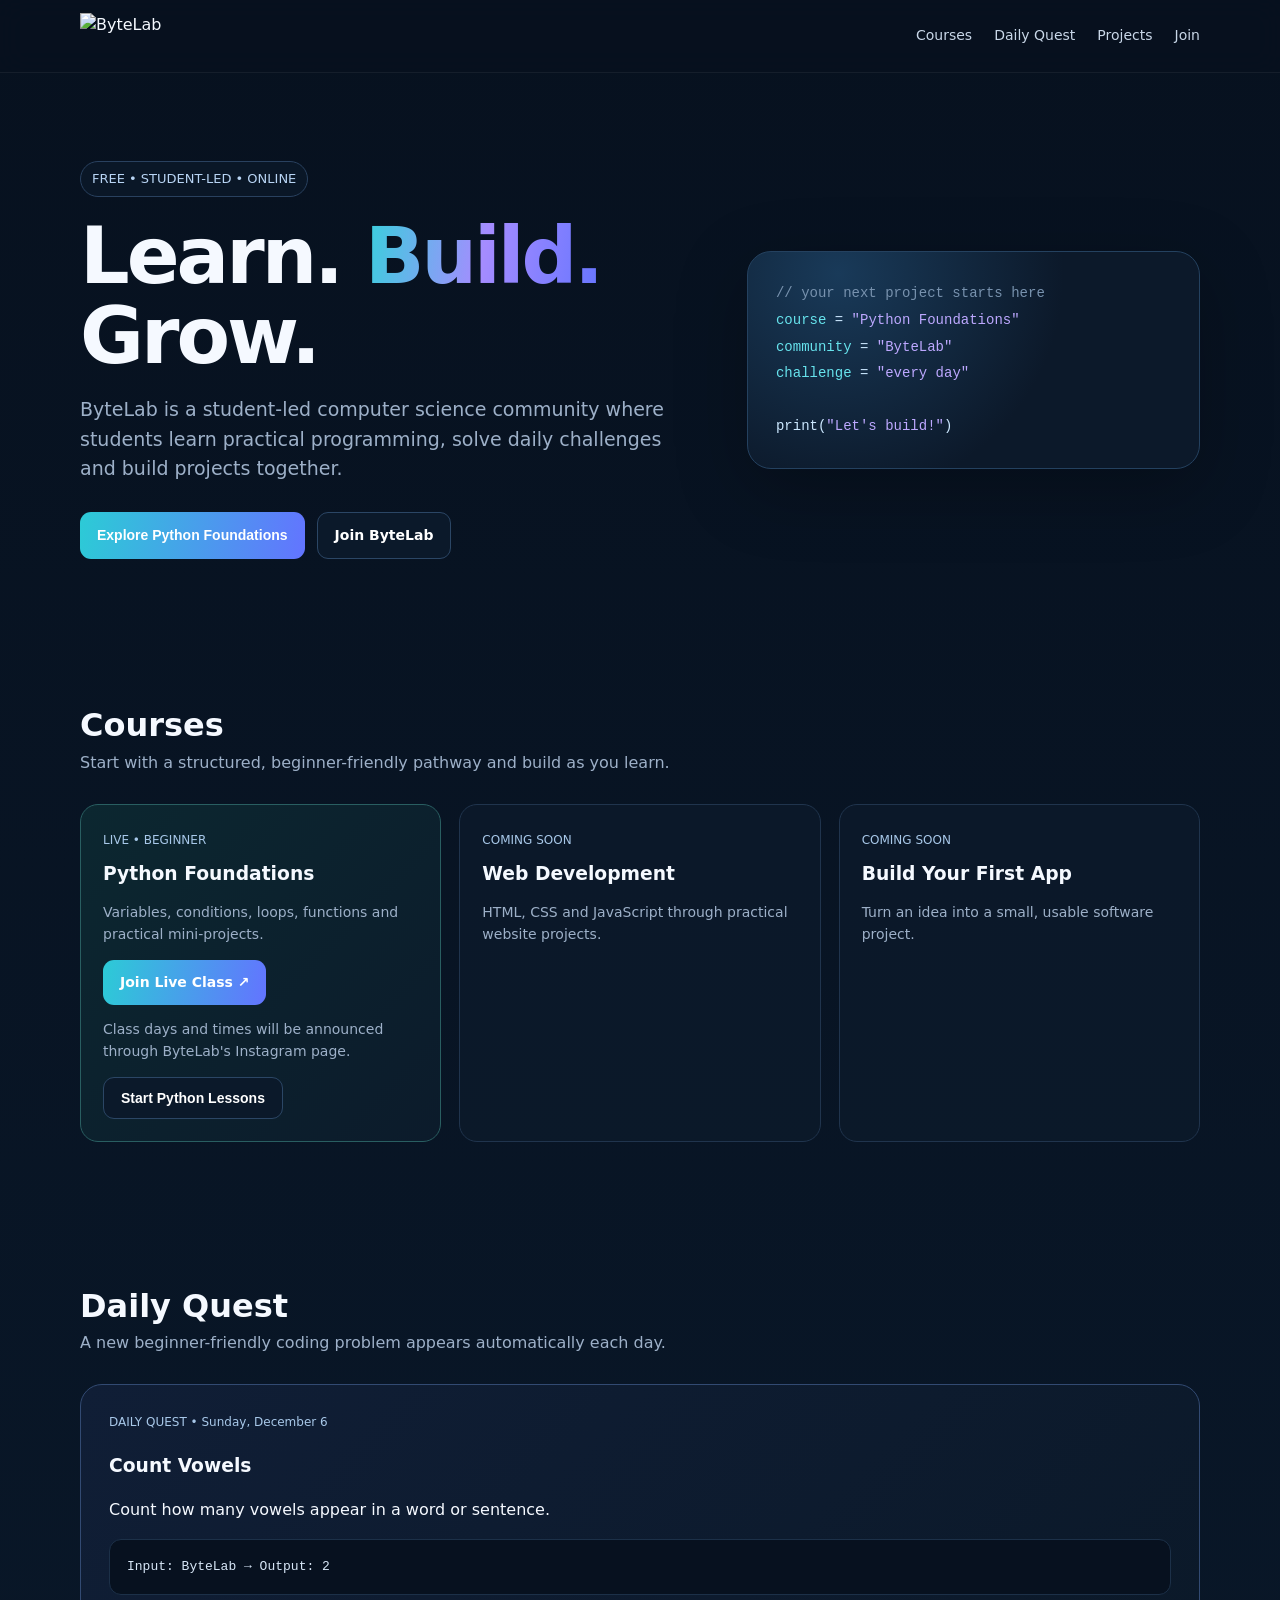
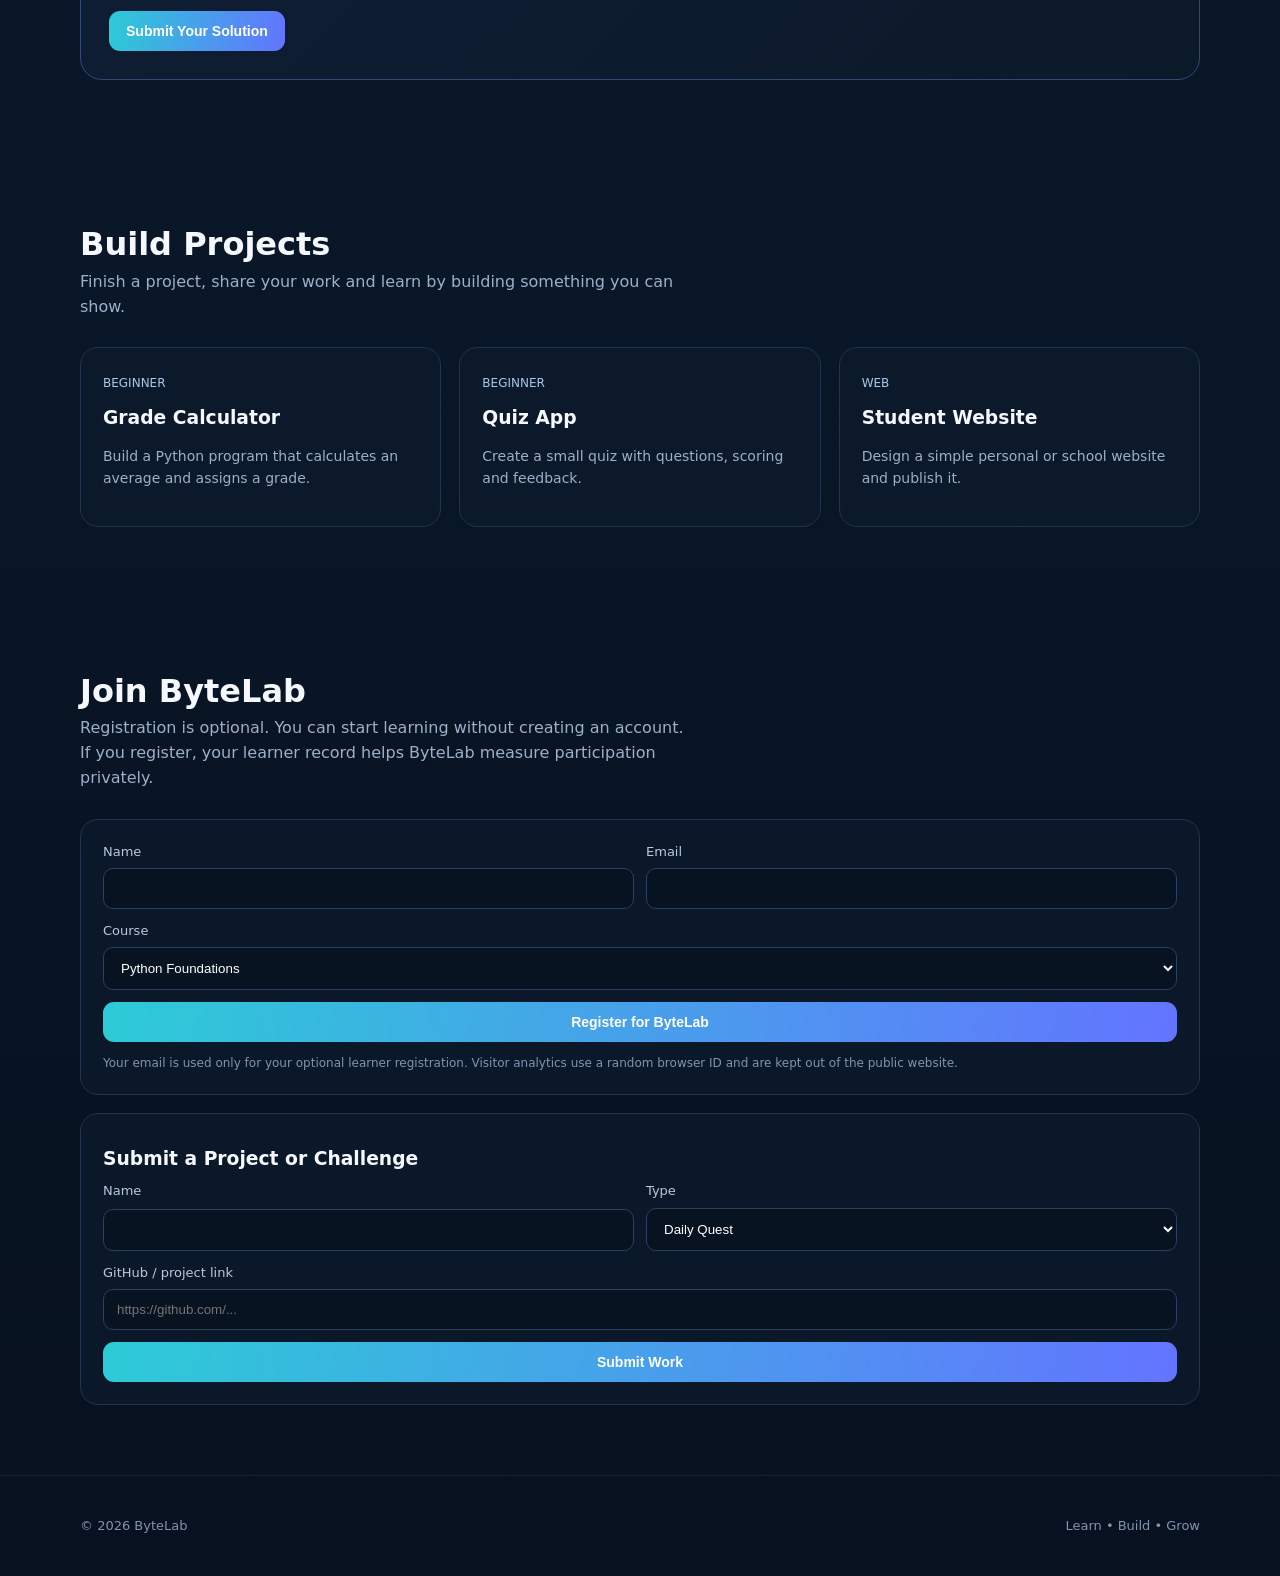
==== commit 97f85dbf: "Add files via upload" ====
--- a/index.html
+++ b/index.html
@@ -3,155 +3,105 @@
 <head>
 <meta charset="utf-8">
 <meta name="viewport" content="width=device-width,initial-scale=1">
-<meta name="description" content="ByteLab is a student-led, free programming learning platform with structured Python lessons, coding challenges and projects.">
-<meta name="theme-color" content="#07111f">
 <title>ByteLab — Learn. Build. Grow.</title>
+<meta name="description" content="ByteLab is a student-led computer science learning community with free courses, coding challenges and projects.">
 <link rel="icon" href="assets/bytelab-logo.svg">
+<script src="config.js"></script>
 <style>
-:root{--bg:#07111f;--panel:#0c1a2b;--panel2:#10233a;--text:#f5f9ff;--muted:#9db0c8;--line:#20344d;--a:#36d1dc;--b:#6675ff;--ok:#55d98b;--warn:#ffd166}
+:root{--bg:#07111f;--panel:#0c1a2b;--panel2:#10233a;--text:#f5f9ff;--muted:#9db0c8;--line:#20344d;--a:#36d1dc;--b:#6675ff;--ok:#55d98b;--bad:#ff7070}
 *{box-sizing:border-box}html{scroll-behavior:smooth}body{margin:0;background:linear-gradient(180deg,#07111f,#091728 55%,#07111f);color:var(--text);font-family:Inter,system-ui,-apple-system,Segoe UI,Roboto,Arial,sans-serif;line-height:1.55}
-a{color:inherit;text-decoration:none}.wrap{width:min(1120px,92%);margin:auto}
-.nav{position:sticky;top:0;z-index:50;background:rgba(7,17,31,.88);backdrop-filter:blur(14px);border-bottom:1px solid rgba(255,255,255,.06)}
-.navin{min-height:72px;display:flex;align-items:center;justify-content:space-between;gap:20px}.brand img{height:44px;display:block;max-width:180px}.links{display:flex;gap:20px;align-items:center;font-size:14px;color:#c9d7e8}.links a:hover{color:#fff}.menuBtn{display:none}
-.hero{padding:84px 0 68px}.heroGrid{display:grid;grid-template-columns:1.12fr .88fr;gap:52px;align-items:center}.eyebrow{display:inline-flex;gap:8px;align-items:center;padding:7px 11px;border:1px solid #29415f;border-radius:999px;color:#b8d4f4;background:#0a1727;font-size:13px}
-h1{font-size:clamp(44px,7vw,76px);line-height:1.02;margin:20px 0 18px;letter-spacing:-3px}.grad{background:linear-gradient(100deg,var(--a),#a58cff,var(--b));-webkit-background-clip:text;background-clip:text;color:transparent}.lead{font-size:19px;color:var(--muted);max-width:650px}
-.actions{display:flex;gap:12px;flex-wrap:wrap;margin-top:28px}.btn{display:inline-flex;align-items:center;justify-content:center;padding:12px 17px;border-radius:11px;border:1px solid #2b4665;font-weight:700;font-size:14px;cursor:pointer}.primary{background:linear-gradient(100deg,#2ccbd6,#6374ff);border:0;color:#fff}.ghost{background:#0b192a;color:#fff}.btn:disabled{opacity:.55;cursor:not-allowed}
+a{color:inherit;text-decoration:none}.wrap{width:min(1120px,92%);margin:auto}.nav{position:sticky;top:0;z-index:20;background:rgba(7,17,31,.86);backdrop-filter:blur(14px);border-bottom:1px solid rgba(255,255,255,.06)}
+.navin{height:72px;display:flex;align-items:center;justify-content:space-between}.brand img{height:46px;display:block;max-width:180px}.links{display:flex;gap:22px;align-items:center;font-size:14px;color:#c9d7e8}
+.hero{padding:88px 0 72px}.heroGrid{display:grid;grid-template-columns:1.15fr .85fr;gap:54px;align-items:center}.eyebrow{display:inline-flex;gap:8px;align-items:center;padding:7px 11px;border:1px solid #29415f;border-radius:999px;color:#b8d4f4;background:#0a1727;font-size:13px}
+h1{font-size:clamp(44px,7vw,78px);line-height:1.02;margin:20px 0 18px;letter-spacing:-3px}.grad{background:linear-gradient(100deg,var(--a),#a58cff,var(--b));-webkit-background-clip:text;background-clip:text;color:transparent}.lead{font-size:19px;color:var(--muted);max-width:650px}
+.actions{display:flex;gap:12px;flex-wrap:wrap;margin-top:28px}.btn{display:inline-flex;align-items:center;justify-content:center;padding:12px 17px;border-radius:11px;border:1px solid #2b4665;font-weight:700;font-size:14px;cursor:pointer}.primary{background:linear-gradient(100deg,#2ccbd6,#6374ff);border:0;color:#fff}.ghost{background:#0b192a;color:#fff}
 .heroCard{background:radial-gradient(circle at 20% 10%,#193a59,#0c192a 55%);border:1px solid #24415f;border-radius:24px;padding:28px;box-shadow:0 20px 70px rgba(0,0,0,.25)}.code{font-family:ui-monospace,SFMono-Regular,Consolas,monospace;color:#cce8ff;font-size:14px;line-height:1.9}.comment{color:#7892ae}.key{color:#67e3ed}.str{color:#bda8ff}
-section{padding:68px 0}.sectionHead{display:flex;justify-content:space-between;gap:25px;align-items:end;margin-bottom:28px}.sectionHead h2{font-size:32px;margin:0}.sectionHead p{color:var(--muted);max-width:650px;margin:0}
-.grid3{display:grid;grid-template-columns:repeat(3,1fr);gap:18px}.grid2{display:grid;grid-template-columns:repeat(2,1fr);gap:18px}.card{background:rgba(12,26,43,.88);border:1px solid var(--line);border-radius:18px;padding:22px}.card h3{margin:8px 0}.card p{color:var(--muted);font-size:14px}.tag{font-size:12px;color:#a8c8e9;text-transform:uppercase;letter-spacing:.04em}.meet{border-color:#295e61;background:linear-gradient(135deg,#0c2730,#0c1b2b)}
+section{padding:70px 0}.sectionHead{display:flex;justify-content:space-between;gap:25px;align-items:end;margin-bottom:28px}.sectionHead h2{font-size:32px;margin:0}.sectionHead p{color:var(--muted);max-width:610px;margin:0}.grid3{display:grid;grid-template-columns:repeat(3,1fr);gap:18px}.card{background:rgba(12,26,43,.88);border:1px solid var(--line);border-radius:18px;padding:22px}.card h3{margin:8px 0 8px}.card p{color:var(--muted);font-size:14px}.tag{font-size:12px;color:#a8c8e9}.meet{border-color:#295e61;background:linear-gradient(135deg,#0c2730,#0c1b2b)}
 .challenge{border:1px solid #324a72;background:linear-gradient(135deg,#101e36,#0b1929);border-radius:22px;padding:28px}.challenge code{display:block;background:#07111f;border:1px solid #1c3048;padding:17px;border-radius:12px;margin:16px 0;color:#d8e7f7}
-.project{display:flex;flex-direction:column;min-height:210px}.project .actions{margin-top:auto}.pill{display:inline-block;padding:4px 8px;border:1px solid #2c4664;border-radius:999px;font-size:11px;color:#b8d4f4;margin-right:5px}
-.stats{display:grid;grid-template-columns:repeat(3,1fr);gap:14px}.stat{padding:18px;border:1px solid var(--line);border-radius:15px;background:#0a1727}.stat strong{display:block;font-size:28px}.stat span{color:var(--muted);font-size:13px}
-form{display:grid;gap:12px}.two{display:grid;grid-template-columns:1fr 1fr;gap:12px}.field{display:grid;gap:6px}.field label{font-size:13px;color:#b9c9dc}.field input,.field select,.field textarea{width:100%;padding:12px 13px;border-radius:10px;border:1px solid #29415d;background:#071321;color:#fff;outline:none}.field textarea{min-height:110px;resize:vertical}.note{font-size:12px;color:#8095ad}.notice{display:none;margin-top:10px;padding:11px 13px;border-radius:10px;background:#0b2a1b;border:1px solid #205d3d;color:#9ce4b8;font-size:13px}.notice.error{background:#321316;border-color:#6d252d;color:#ffb4bb}
+form{display:grid;gap:12px}.two{grid-template-columns:1fr 1fr}.field{display:grid;gap:6px}.field label{font-size:13px;color:#b9c9dc}.field input,.field select,.field textarea{width:100%;padding:12px 13px;border-radius:10px;border:1px solid #29415d;background:#071321;color:#fff;outline:none}.note{font-size:12px;color:#8095ad}
+.notice{display:none;margin-top:10px;padding:11px 13px;border-radius:10px;background:#0b2a1b;border:1px solid #205d3d;color:#9ce4b8;font-size:13px}.notice.bad{background:#321717;border-color:#713232;color:#ffb4b4}
 footer{padding:40px 0;border-top:1px solid rgba(255,255,255,.07);color:#8095ad;font-size:13px}.foot{display:flex;justify-content:space-between;gap:20px;flex-wrap:wrap}
-@media(max-width:800px){.links{display:none}.menuBtn{display:inline-flex}.heroGrid,.grid2,.grid3,.two,.stats{grid-template-columns:1fr}.hero{padding-top:55px}h1{letter-spacing:-2px}.sectionHead{display:block}.sectionHead p{margin-top:8px}.navin{padding:10px 0}}
+@media(max-width:800px){.links{display:none}.heroGrid{grid-template-columns:1fr}.grid3{grid-template-columns:1fr}.two{grid-template-columns:1fr}.hero{padding-top:55px}h1{letter-spacing:-2px}.sectionHead{display:block}.sectionHead p{margin-top:8px}}
 </style>
 </head>
 <body>
 <nav class="nav"><div class="wrap navin">
 <a class="brand" href="#top"><img src="assets/bytelab-logo.svg" alt="ByteLab"></a>
-<div class="links">
-<a href="#courses">Courses</a><a href="#challenges">Daily Quest</a><a href="#projects">Projects</a><a href="#feedback">Feedback</a><a href="#join">Join</a>
-</div>
-<button class="menuBtn btn ghost" type="button" onclick="toggleNav()" aria-label="Open navigation">Menu</button>
+<div class="links"><a href="#courses">Courses</a><a href="#challenges">Daily Quest</a><a href="#projects">Projects</a><a href="#join">Join</a></div>
 </div></nav>
 
 <main id="top">
 <section class="hero"><div class="wrap heroGrid">
 <div>
-<span class="eyebrow">FREE • STUDENT-LED • BUILDING IN PUBLIC</span>
+<span class="eyebrow">FREE • STUDENT-LED • ONLINE</span>
 <h1>Learn. <span class="grad">Build.</span> Grow.</h1>
-<p class="lead">ByteLab is a free student-led programming platform where beginners learn Python through structured lessons, practice, daily coding challenges and real projects.</p>
-<div class="actions">
-<a class="btn primary" href="#courses">Start learning</a>
-<a class="btn ghost" href="#projects">See projects</a>
-</div>
+<p class="lead">ByteLab is a student-led computer science community where students learn practical programming, solve daily challenges and build projects together.</p>
+<div class="actions"><button class="btn primary" onclick="startCourse()">Explore Python Foundations</button><a class="btn ghost" href="#join">Join ByteLab</a></div>
 </div>
 <div class="heroCard"><div class="code">
-<div class="comment">// ByteLab learning loop</div>
-<div><span class="key">learn</span> = <span class="str">"concepts"</span></div>
-<div><span class="key">practice</span> = <span class="str">"daily"</span></div>
-<div><span class="key">build</span> = <span class="str">"projects"</span></div>
-<div><span class="key">share</span> = <span class="str">"your work"</span></div>
-<br><div>print(<span class="str">"Let's build!"</span>)</div>
+<div class="comment">// your next project starts here</div>
+<div><span class="key">course</span> = <span class="str">"Python Foundations"</span></div>
+<div><span class="key">community</span> = <span class="str">"ByteLab"</span></div>
+<div><span class="key">challenge</span> = <span class="str">"every day"</span></div><br>
+<div>print(<span class="str">"Let's build!"</span>)</div>
 </div></div>
 </div></section>
 
 <section id="courses"><div class="wrap">
-<div class="sectionHead"><div><h2>Learning paths</h2><p>Start with Python and progress from fundamentals to real software-building skills.</p></div></div>
+<div class="sectionHead"><div><h2>Courses</h2><p>Start with a structured, beginner-friendly pathway and build as you learn.</p></div></div>
 <div class="grid3">
-<article class="card meet">
-<span class="tag">ACTIVE • BEGINNER</span><h3>Python Foundations</h3>
-<p>Variables, input, operators, conditions, loops, functions, lists, dictionaries and files.</p>
-<div class="actions"><a class="btn primary" href="learn.html?course=beginner">Open course</a><a class="btn ghost" href="https://meet.google.com/khs-jree-dey" target="_blank" rel="noopener">Live class ↗</a></div>
-</article>
-<article class="card">
-<span class="tag">ACTIVE • INTERMEDIATE</span><h3>Python Builder</h3>
-<p>Functions in depth, modules, exceptions, files, OOP, APIs and project architecture.</p>
-<div class="actions"><a class="btn primary" href="learn.html?course=intermediate">Open course</a></div>
-</article>
-<article class="card">
-<span class="tag">ROADMAP</span><h3>Advanced Python</h3>
-<p>Planned topics include testing, data processing, algorithms and larger software projects.</p>
-<div class="actions"><a class="btn ghost" href="#join">Get updates</a></div>
-</article>
-</div>
-</div></section>
+<article class="card meet"><span class="tag">LIVE • BEGINNER</span><h3>Python Foundations</h3><p>Variables, conditions, loops, functions and practical mini-projects.</p>
+<a class="btn primary" href="https://meet.google.com/khs-jree-dey" target="_blank" rel="noopener">Join Live Class ↗</a>
+<p class="note">Class days and times will be announced through ByteLab's Instagram page.</p>
+<button class="btn ghost" onclick="startCourse()">Start Python Lessons</button></article>
+<article class="card"><span class="tag">COMING SOON</span><h3>Web Development</h3><p>HTML, CSS and JavaScript through practical website projects.</p></article>
+<article class="card"><span class="tag">COMING SOON</span><h3>Build Your First App</h3><p>Turn an idea into a small, usable software project.</p></article>
+</div></div></section>
 
 <section id="challenges"><div class="wrap">
-<div class="sectionHead"><div><h2>Daily Quest</h2><p>A rotating coding challenge gives learners a small problem to solve every day.</p></div></div>
-<div class="challenge">
-<div class="tag" id="qdate"></div><h3 id="qtitle">Today's challenge</h3><p id="qtext"></p><code id="qexample"></code>
-<div class="actions"><a class="btn primary" href="learn.html?challenge=today">Solve in ByteLab</a><button class="btn ghost" onclick="document.getElementById('challengeForm').scrollIntoView({behavior:'smooth'})">Submit work</button></div>
-</div>
+<div class="sectionHead"><div><h2>Daily Quest</h2><p>A new beginner-friendly coding problem appears automatically each day.</p></div></div>
+<div class="challenge"><div class="tag" id="qdate"></div><h3 id="qtitle">Today's challenge</h3><p id="qtext"></p><code id="qexample"></code><button class="btn primary" onclick="document.getElementById('challengeForm').scrollIntoView({behavior:'smooth'})">Submit Your Solution</button></div>
 </div></section>
 
 <section id="projects"><div class="wrap">
-<div class="sectionHead"><div><h2>Build projects</h2><p>Learning becomes meaningful when students turn concepts into working software.</p></div></div>
+<div class="sectionHead"><div><h2>Build Projects</h2><p>Finish a project, share your work and learn by building something you can show.</p></div></div>
 <div class="grid3">
-<article class="card project"><span class="tag">BEGINNER • PYTHON</span><h3>Grade Calculator</h3><p>Use input, functions and conditions to calculate averages and assign grades.</p><div><span class="pill">Functions</span><span class="pill">if/elif</span><span class="pill">Input</span></div><div class="actions"><a class="btn ghost" href="projects.html#grade-calculator">View brief</a></div></article>
-<article class="card project"><span class="tag">BEGINNER • PYTHON</span><h3>Quiz Game</h3><p>Build a quiz with questions, scoring, validation and feedback.</p><div><span class="pill">Lists</span><span class="pill">Loops</span><span class="pill">Logic</span></div><div class="actions"><a class="btn ghost" href="projects.html#quiz-game">View brief</a></div></article>
-<article class="card project"><span class="tag">WEB • JAVASCRIPT</span><h3>Student Portfolio</h3><p>Create and deploy a responsive personal portfolio with projects and an about section.</p><div><span class="pill">HTML</span><span class="pill">CSS</span><span class="pill">JS</span></div><div class="actions"><a class="btn ghost" href="projects.html#portfolio">View brief</a></div></article>
-</div>
-<div class="actions"><a class="btn primary" href="projects.html">Open project library →</a></div>
-</div></section>
-
-<section><div class="wrap">
-<div class="sectionHead"><div><h2>Your progress</h2><p>Progress is saved locally in your browser. No public leaderboard and no public statistics.</p></div></div>
-<div class="stats">
-<div class="stat"><strong id="lessonCount">0</strong><span>Python lessons completed</span></div>
-<div class="stat"><strong id="questCount">0</strong><span>Daily quests attempted</span></div>
-<div class="stat"><strong id="projectCount">0</strong><span>Project briefs opened</span></div>
-</div>
-</div></section>
-
-<section id="feedback"><div class="wrap">
-<div class="sectionHead"><div><h2>Help Improve ByteLab</h2><p>Your feedback helps us fix problems, improve lessons and decide what to build next.</p></div></div>
-<div class="grid2">
-<div class="card">
-<span class="tag">SUGGESTION</span><h3>Have an idea?</h3>
-<p>Suggest a new course, coding challenge, project, feature or improvement. Your suggestion will be tracked publicly so we can update ByteLab as it grows.</p>
-<div class="actions"><a class="btn primary" href="https://github.com/syedmuhammadafnanhassan/ByteLab/issues/new?title=Feature%20suggestion%3A%20&body=What%20would%20you%20like%20ByteLab%20to%20add%20or%20improve%3F%0A%0AWhy%20would%20this%20help%20learners%3F%0A%0AAny%20examples%20or%20details%3F" target="_blank" rel="noopener">Suggest an improvement</a></div>
-</div>
-<div class="card">
-<span class="tag">BUG REPORT</span><h3>Found something broken?</h3>
-<p>Tell us what happened, which page you were using and what you expected to happen. This makes it easier to fix ByteLab quickly.</p>
-<div class="actions"><a class="btn ghost" href="https://github.com/syedmuhammadafnanhassan/ByteLab/issues/new?title=Bug%20report%3A%20&body=Page%20or%20feature%3A%20%0A%0AWhat%20happened%3F%20%0A%0AWhat%20did%20you%20expect%3F%20%0A%0ADevice%2Fbrowser%20(optional)%3A%20" target="_blank" rel="noopener">Report a bug</a></div>
-</div>
-</div>
-<div class="note" style="margin-top:14px">You can submit feedback without sharing your email. GitHub may require you to sign in to create an issue.</div>
-</div></section>
+<article class="card"><span class="tag">BEGINNER</span><h3>Grade Calculator</h3><p>Build a Python program that calculates an average and assigns a grade.</p></article>
+<article class="card"><span class="tag">BEGINNER</span><h3>Quiz App</h3><p>Create a small quiz with questions, scoring and feedback.</p></article>
+<article class="card"><span class="tag">WEB</span><h3>Student Website</h3><p>Design a simple personal or school website and publish it.</p></article>
+</div></div></section>
 
 <section id="join"><div class="wrap">
-<div class="sectionHead"><div><h2>Join ByteLab</h2><p>Register for learning updates or enroll in Python Foundations.</p></div></div>
-<div class="grid2">
-<div class="card">
+<div class="sectionHead"><div><h2>Join ByteLab</h2><p>Registration is optional. You can start learning without creating an account. If you register, your learner record helps ByteLab measure participation privately.</p></div></div>
+<div class="card" id="enroll">
 <form id="regForm">
-<div class="two"><div class="field"><label for="name">Name</label><input id="name" required autocomplete="name"></div><div class="field"><label for="email">Email</label><input id="email" type="email" required autocomplete="email"></div></div>
-<div class="field"><label for="course">Path</label><select id="course"><option>Python Foundations</option><option>ByteLab community updates</option></select></div>
-<button class="btn primary" type="submit">Register</button>
+<div class="two" style="display:grid;gap:12px">
+<div class="field"><label>Name</label><input id="name" required autocomplete="name"></div>
+<div class="field"><label>Email</label><input id="email" type="email" required autocomplete="email"></div>
+</div>
+<div class="field"><label>Course</label><select id="course"><option>Python Foundations</option><option>Community only</option></select></div>
+<button class="btn primary" type="submit">Register for ByteLab</button>
 <div class="notice" id="regNotice"></div>
-<div class="note">Registration is sent to the ByteLab registration sheet. Your email is not displayed publicly.</div>
+<div class="note">Your email is used only for your optional learner registration. Visitor analytics use a random browser ID and are kept out of the public website.</div>
 </form>
 </div>
-<div class="card" id="challengeForm">
-<h3>Submit your work</h3>
-<p class="note">Share a GitHub or project link for a Daily Quest or ByteLab project.</p>
+<div class="card" style="margin-top:18px" id="challengeForm">
+<h3>Submit a Project or Challenge</h3>
 <form id="subForm">
-<div class="two"><div class="field"><label for="sname">Name</label><input id="sname" required></div><div class="field"><label for="stype">Type</label><select id="stype"><option>Daily Quest</option><option>Project</option></select></div></div>
-<div class="field"><label for="slink">GitHub / project link</label><input id="slink" type="url" required placeholder="https://github.com/..."></div>
-<div class="field"><label for="smessage">Optional note</label><textarea id="smessage" placeholder="What did you build or learn?"></textarea></div>
-<button class="btn primary" type="submit">Submit work</button>
-<div class="notice" id="subNotice"></div>
-</form>
+<div class="two" style="display:grid;gap:12px">
+<div class="field"><label>Name</label><input id="sname" required></div>
+<div class="field"><label>Type</label><select id="stype"><option>Daily Quest</option><option>Project</option></select></div>
 </div>
-</div>
+<div class="field"><label>GitHub / project link</label><input id="slink" type="url" placeholder="https://github.com/..."></div>
+<button class="btn primary" type="submit">Submit Work</button><div class="notice" id="subNotice"></div>
+</form></div>
 </div></section>
 </main>
-
-<footer><div class="wrap foot"><span>© <span id="year"></span> ByteLab</span><span>Learn • Build • Grow • <a href="README.md">Open-source project</a></span></div></footer>
+<footer><div class="wrap foot"><span>© <span id="year"></span> ByteLab</span><span>Learn • Build • Grow</span></div></footer>
 
 <script>
+const ENDPOINT=(window.BYTE_LAB_CONFIG||{}).endpoint||"";
+const GA_ID=(window.BYTE_LAB_CONFIG||{}).gaMeasurementId||"";
 const challenges=[
 ["Python Basics","Ask the user for their name and print a friendly greeting.","Input: Afnan → Output: Hello, Afnan!"],
 ["Even or Odd","Write a program that checks whether a number entered by the user is even or odd.","Input: 8 → Output: Even"],
@@ -159,43 +109,21 @@
 ["Count Vowels","Count how many vowels appear in a word or sentence.","Input: ByteLab → Output: 2"],
 ["Largest Number","Given three numbers, print the largest one.","Input: 4, 9, 6 → Output: 9"],
 ["Simple Calculator","Create a calculator that can add, subtract, multiply or divide two numbers.","Input: 8 × 3 → Output: 24"],
-["Multiples","Print the first 10 multiples of a number entered by the user.","Input: 4 → 4, 8, 12, ..."],
-["Temperature Converter","Convert Celsius to Fahrenheit using a function.","Input: 25 → Output: 77°F"],
-["Word Counter","Ask for a sentence and count how many words it contains.","Input: I like Python → Output: 3"],
-["Palindrome Check","Determine whether a word reads the same forwards and backwards.","Input: level → Output: Palindrome"]
+["Multiples","Print the first 10 multiples of a number entered by the user.","Input: 4 → 4, 8, 12, ..."]
 ];
-const day=Math.floor(Date.now()/86400000), q=challenges[day%challenges.length];
+const day=Math.floor(Date.now()/86400000),q=challenges[day%challenges.length];
 document.getElementById("qdate").textContent="DAILY QUEST • "+new Date().toLocaleDateString(undefined,{weekday:"long",month:"long",day:"numeric"});
-document.getElementById("qtitle").textContent=q[0];document.getElementById("qtext").textContent=q[1];document.getElementById("qexample").textContent=q[2];
-document.getElementById("year").textContent=new Date().getFullYear();
+document.getElementById("qtitle").textContent=q[0];document.getElementById("qtext").textContent=q[1];document.getElementById("qexample").textContent=q[2];document.getElementById("year").textContent=new Date().getFullYear();
 
-const BYTE_LAB_ENDPOINT="https://script.google.com/macros/s/AKfycbwJbCbUt1K5G5sX26Ak_NhIzem0uoOxpdsyflVU4sqOrE9TdhXRr42_nq2g9mDIxdnej/exec";
-
-function notice(id,msg,error=false){const x=document.getElementById(id);x.textContent=msg;x.style.display="block";x.classList.toggle("error",error)}
-async function send(payload){
-  if(!BYTE_LAB_ENDPOINT) throw new Error("Endpoint missing");
-  await fetch(BYTE_LAB_ENDPOINT,{method:"POST",mode:"no-cors",headers:{"Content-Type":"text/plain;charset=utf-8"},body:JSON.stringify(payload)});
-}
-document.getElementById("regForm").addEventListener("submit",async e=>{
- e.preventDefault();const b=e.target.querySelector("button");b.disabled=true;notice("regNotice","Submitting…");
- try{await send({type:"registration",name:name.value.trim(),email:email.value.trim(),course:course.value,timestamp:new Date().toISOString()});notice("regNotice","Registration submitted successfully. Welcome to ByteLab!");e.target.reset()}
- catch(err){notice("regNotice","We could not submit the registration. Please try again.",true)}finally{b.disabled=false}
-});
-document.getElementById("subForm").addEventListener("submit",async e=>{
- e.preventDefault();const b=e.target.querySelector("button");b.disabled=true;notice("subNotice","Submitting…");
- try{await send({type:"submission",name:sname.value.trim(),submissionType:stype.value,link:slink.value.trim(),message:smessage.value.trim(),timestamp:new Date().toISOString()});notice("subNotice","Submission sent successfully. Great work!");e.target.reset()}
- catch(err){notice("subNotice","We could not submit your work. Please try again.",true)}finally{b.disabled=false}
-});
-function toggleNav(){document.querySelector(".links").style.display=document.querySelector(".links").style.display==="flex"?"none":"flex"}
-function refreshStats(){
- try{
-  const p=JSON.parse(localStorage.getItem("bl_py_progress")||"[]");
-  document.getElementById("lessonCount").textContent=p.length;
-  document.getElementById("questCount").textContent=localStorage.getItem("bl_quest_attempts")||0;
-  document.getElementById("projectCount").textContent=localStorage.getItem("bl_projects_opened")||0;
- }catch(e){}
-}
-refreshStats();
+function visitorId(){let id=localStorage.getItem("bl_visitor_id");if(!id){id="VIS-"+crypto.randomUUID().replaceAll("-","").slice(0,12).toUpperCase();localStorage.setItem("bl_visitor_id",id)}return id}
+function learnerId(){return localStorage.getItem("bl_learner_id")||""}
+function loadGA(){const id=(window.BYTE_LAB_CONFIG||{}).gaMeasurementId||"";if(!id||id==="G-REPLACE_ME")return;window.dataLayer=window.dataLayer||[];window.gtag=function(){dataLayer.push(arguments)};const s=document.createElement("script");s.async=true;s.src="https://www.googletagmanager.com/gtag/js?id="+encodeURIComponent(id);document.head.appendChild(s);gtag("js",new Date());gtag("config",id)}
+function track(name,params={}){try{if(window.gtag)gtag("event",name,params)}catch(e){};const endpoint=(window.BYTE_LAB_CONFIG||{}).endpoint||"";if(endpoint){try{fetch(endpoint,{method:"POST",mode:"no-cors",headers:{"Content-Type":"text/plain;charset=utf-8"},body:JSON.stringify({type:"event",event:name,visitorId:visitorId(),learnerId:learnerId(),...params,timestamp:new Date().toISOString()})})}catch(e){}}}
+function notice(msg,bad=false){const x=document.getElementById("regNotice");x.style.display="block";x.className="notice"+(bad?" bad":"");x.textContent=msg}
+function startCourse(){track("course_start_click",{course:"beginner"});location.href="learn.html"}
+document.getElementById("regForm").addEventListener("submit",async e=>{e.preventDefault();const name=document.getElementById("name").value.trim(),email=document.getElementById("email").value.trim().toLowerCase(),course=document.getElementById("course").value,btn=e.target.querySelector("button[type=submit]");if(!name||!/^[^\s@]+@[^\s@]+\.[^\s@]+$/.test(email)){notice("Please enter your name and a valid email address.",true);return}btn.disabled=true;notice("Registering…");try{const endpoint=(window.BYTE_LAB_CONFIG||{}).endpoint||"";if(endpoint)await fetch(endpoint,{method:"POST",mode:"no-cors",headers:{"Content-Type":"text/plain;charset=utf-8"},body:JSON.stringify({type:"registration",name,email,course,visitorId:visitorId(),timestamp:new Date().toISOString()})});const id="BL-"+crypto.randomUUID().replaceAll("-","").slice(0,10).toUpperCase();localStorage.setItem("bl_learner_id",id);localStorage.setItem("bl_learner_email",email);track("sign_up",{method:"simple_registration",course});notice("Registration complete. You can start learning now!");setTimeout(()=>location.href="learn.html",500)}catch(err){notice("Registration could not be completed. You can still start learning without registering.",true)}finally{btn.disabled=false}});
+document.getElementById("subForm").addEventListener("submit",async e=>{e.preventDefault();const button=e.target.querySelector("button[type=submit]");button.disabled=true;try{const endpoint=(window.BYTE_LAB_CONFIG||{}).endpoint||"";if(endpoint)await fetch(endpoint,{method:"POST",mode:"no-cors",headers:{"Content-Type":"text/plain;charset=utf-8"},body:JSON.stringify({type:"submission",name:document.getElementById("sname").value.trim(),submissionType:document.getElementById("stype").value,link:document.getElementById("slink").value.trim(),learnerId:learnerId(),visitorId:visitorId(),timestamp:new Date().toISOString()})});document.getElementById("subNotice").style.display="block";document.getElementById("subNotice").textContent="Submission sent successfully. Great work!";track("project_or_quest_submission",{submissionType:document.getElementById("stype").value});e.target.reset()}catch(err){document.getElementById("subNotice").style.display="block";document.getElementById("subNotice").textContent="Submission could not be sent yet. Please try again."}finally{button.disabled=false}});
+loadGA();visitorId();track("site_visit",{page:"home"});
 </script>
 </body>
 </html>
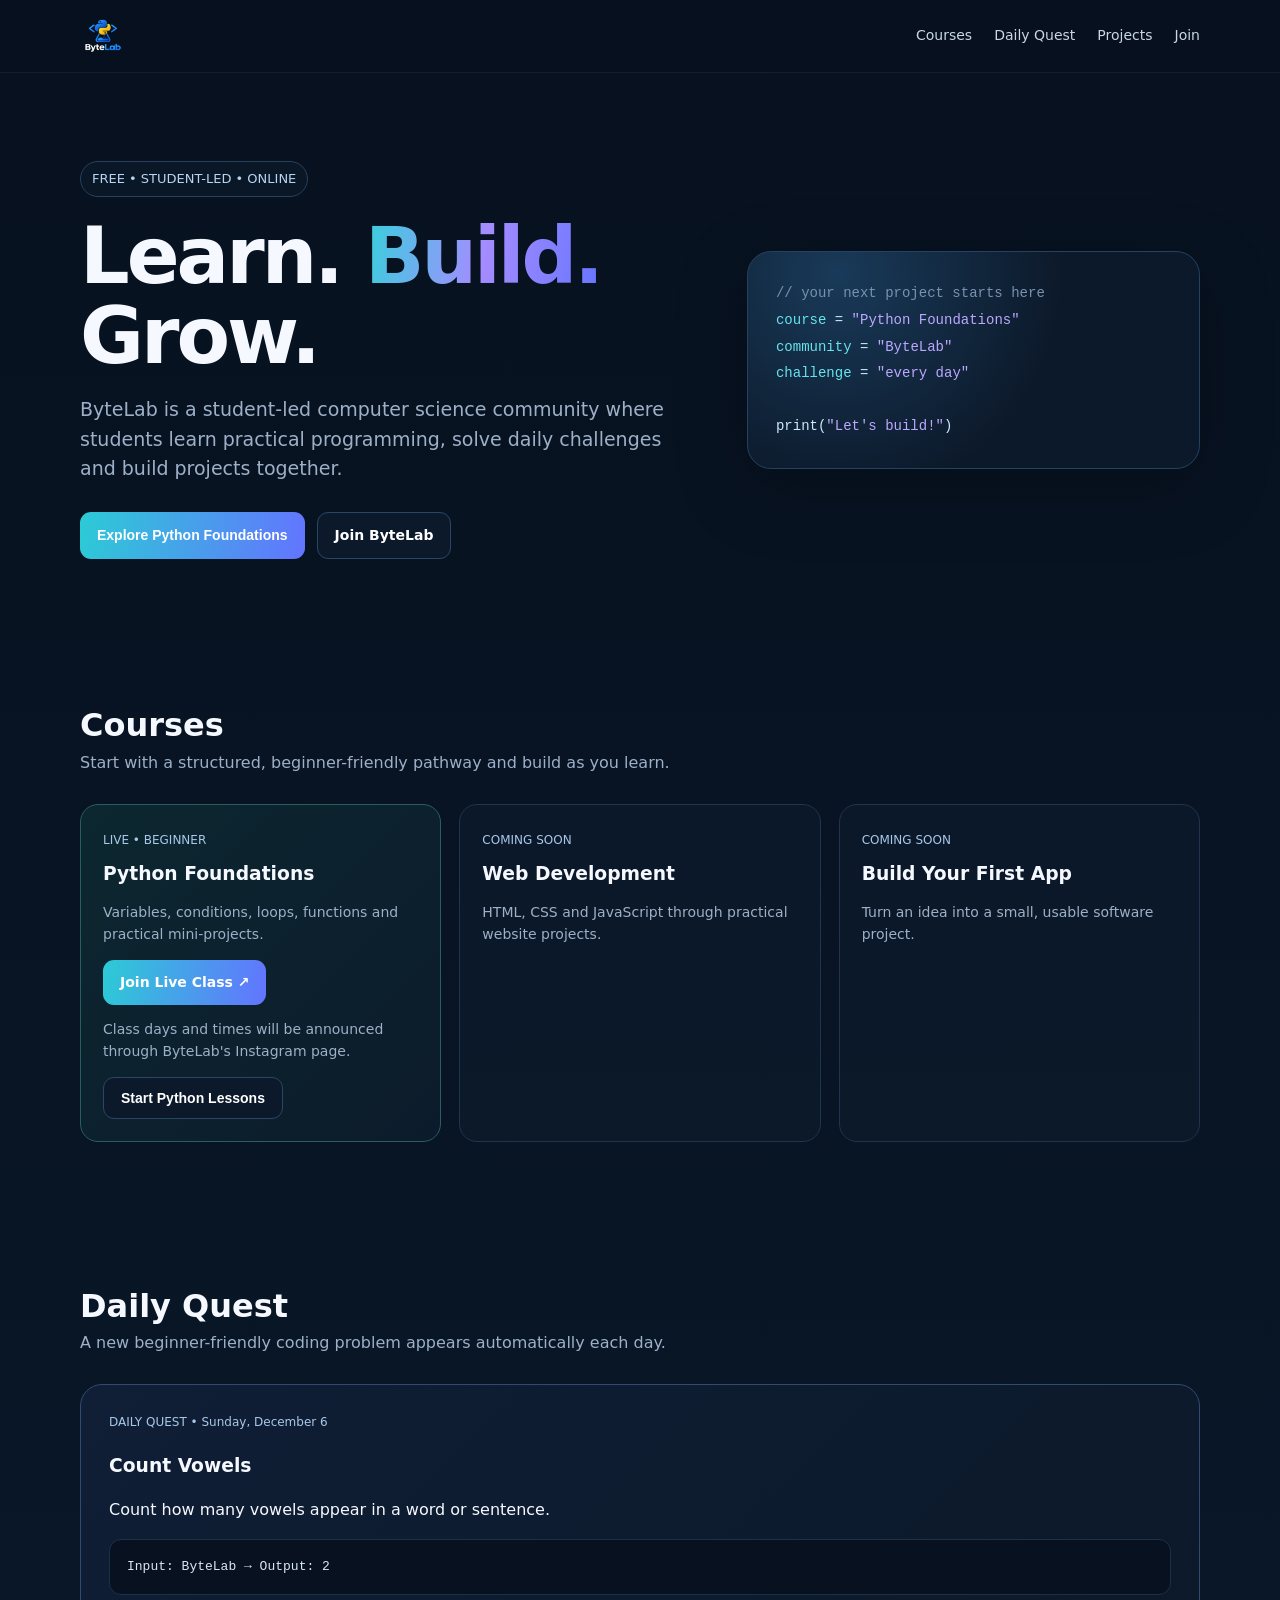
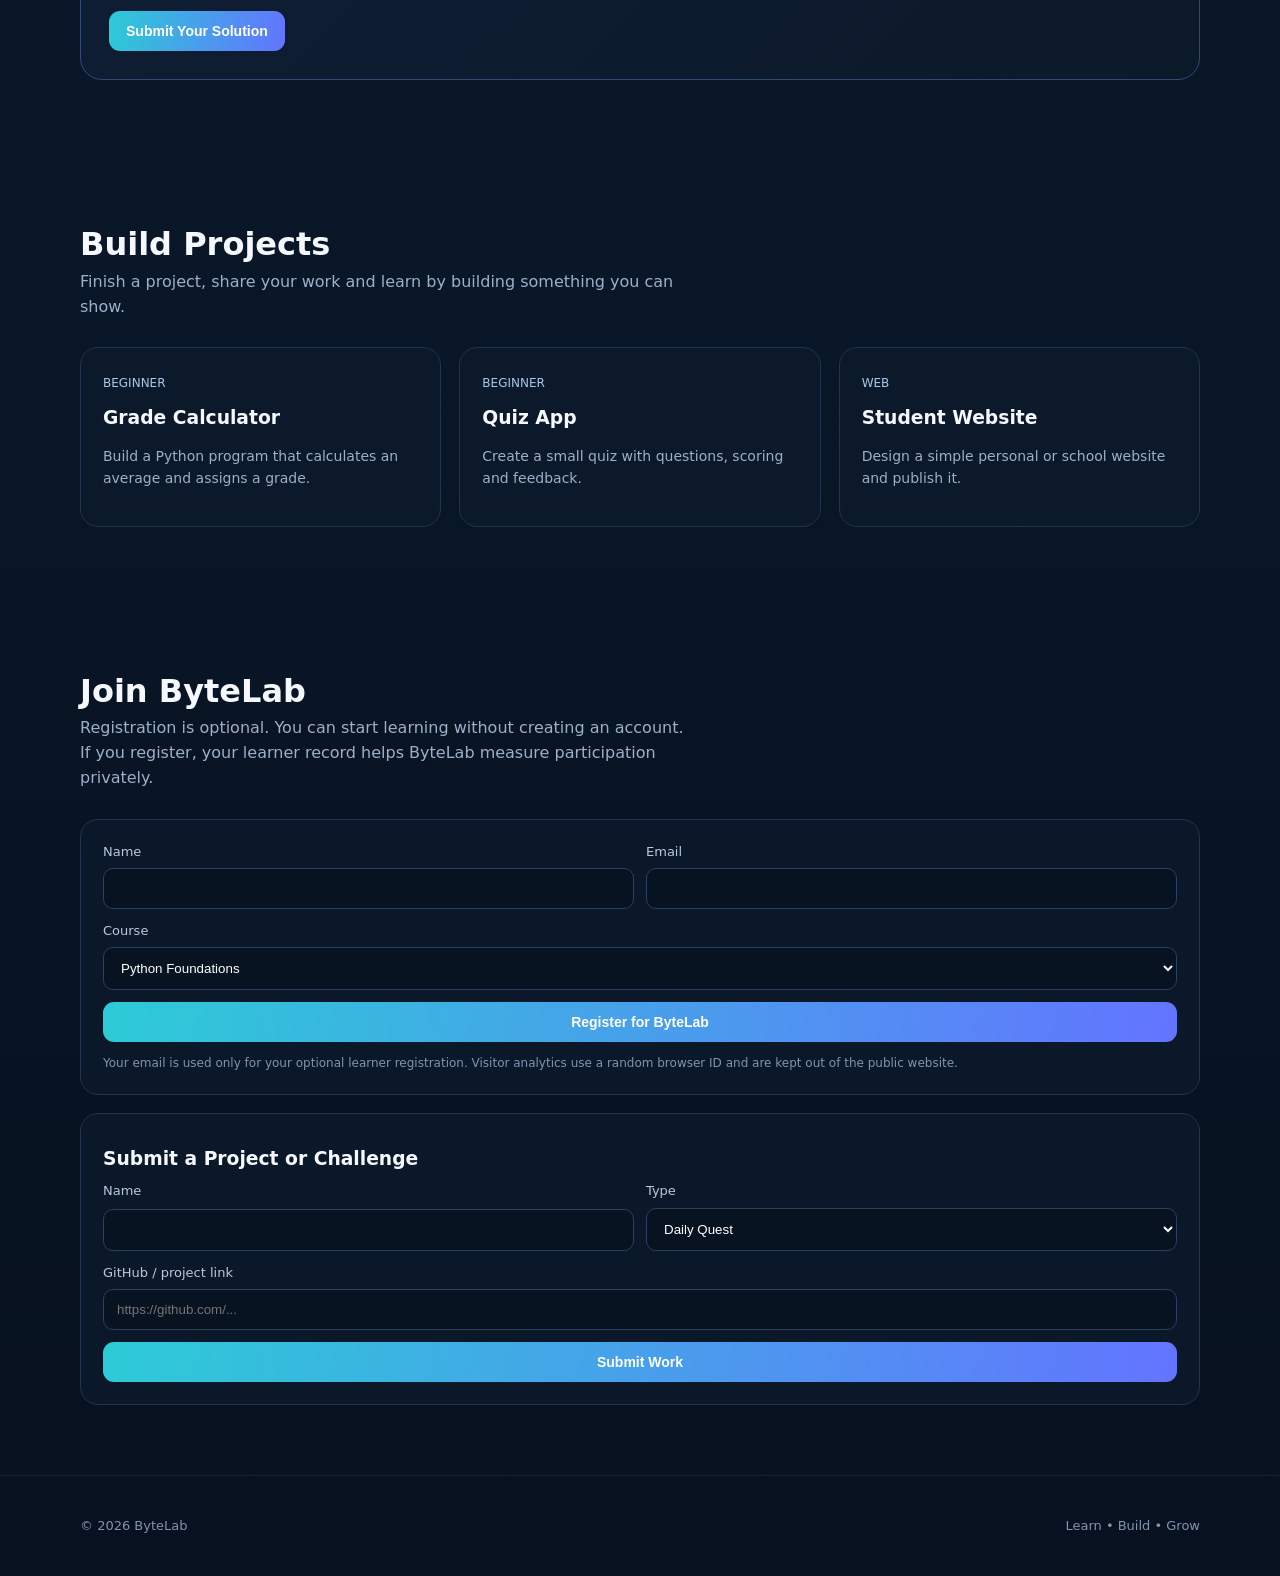
==== commit d80ac453: "Update index.html" ====
--- a/index.html
+++ b/index.html
@@ -26,7 +26,7 @@
 </head>
 <body>
 <nav class="nav"><div class="wrap navin">
-<a class="brand" href="#top"><img src="assets/bytelab-logo.svg" alt="ByteLab"></a>
+<a class="brand" href="#top"><img src="assets/38138c99-c6a6-4f7e-a50d-efa88115b7ff.png" alt="ByteLab"></a>
 <div class="links"><a href="#courses">Courses</a><a href="#challenges">Daily Quest</a><a href="#projects">Projects</a><a href="#join">Join</a></div>
 </div></nav>
 
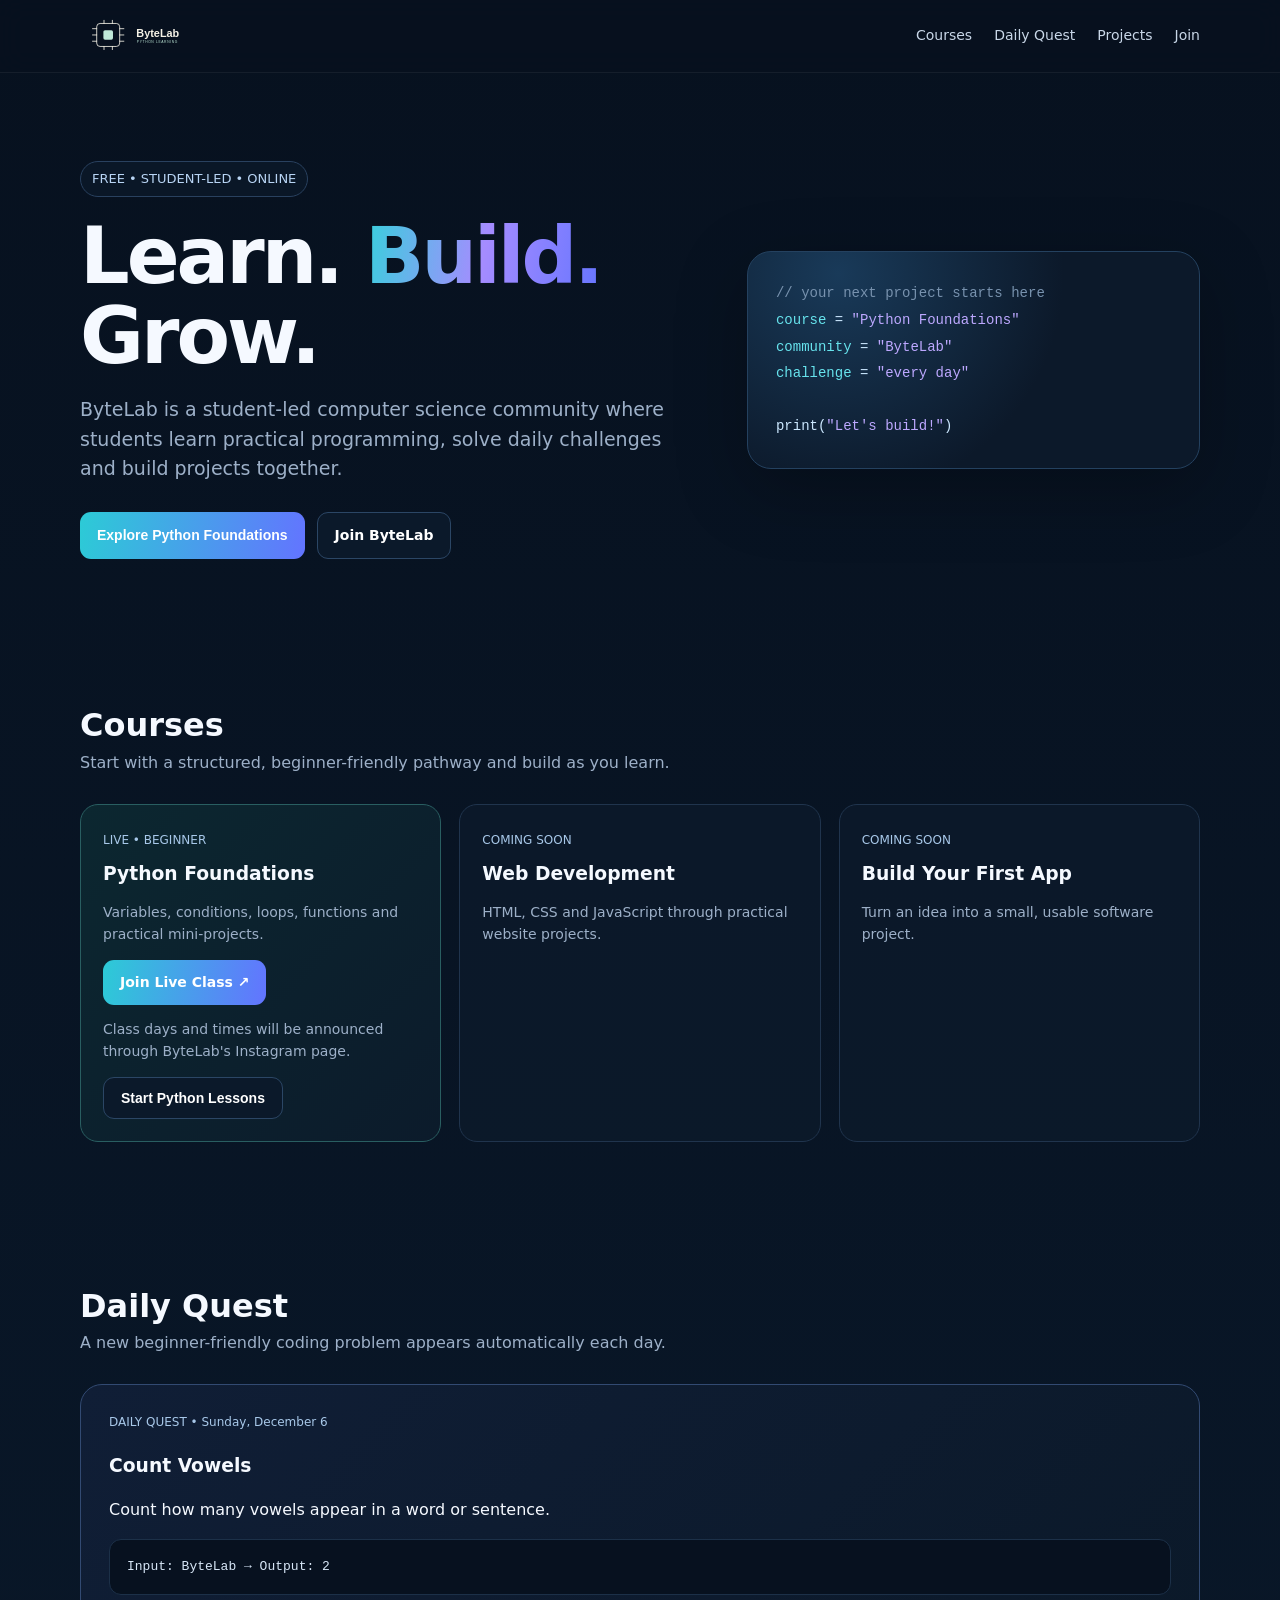
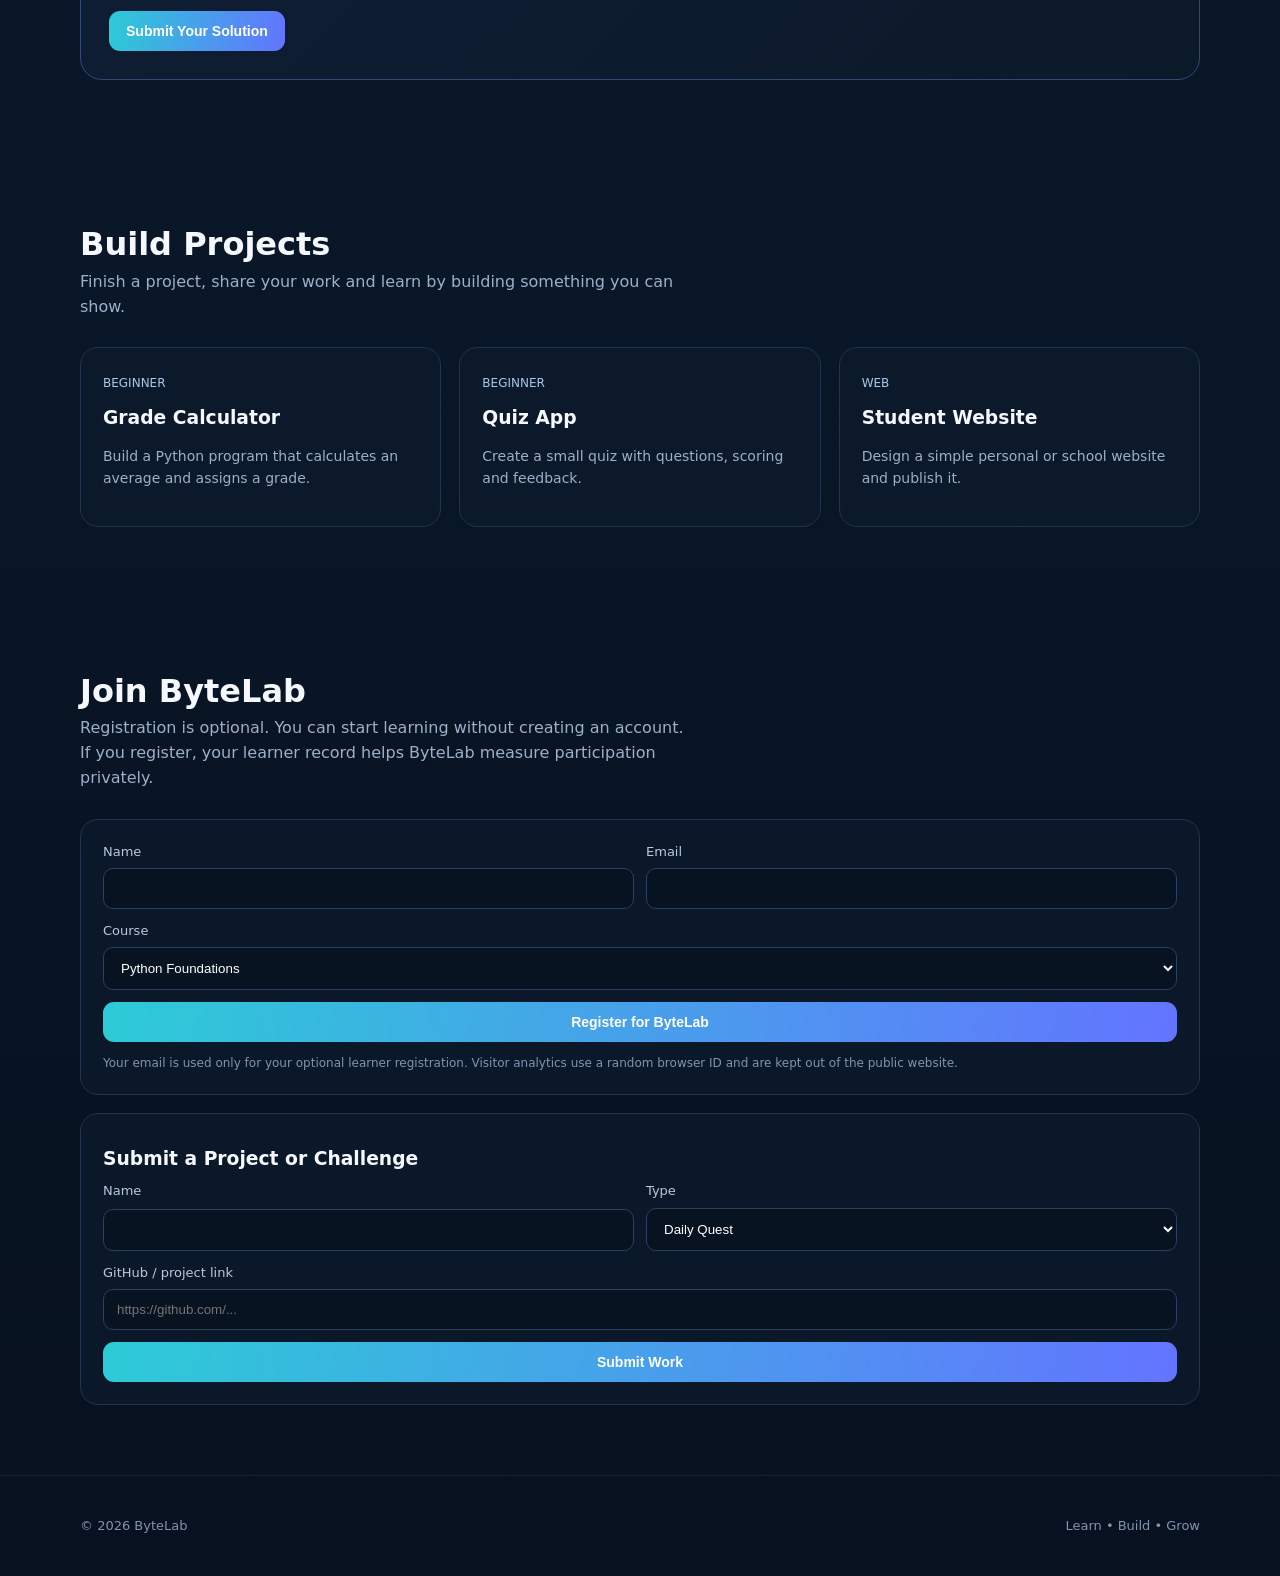
==== commit 0f801bba: "Update index.html" ====
--- a/index.html
+++ b/index.html
@@ -5,7 +5,7 @@
 <meta name="viewport" content="width=device-width,initial-scale=1">
 <title>ByteLab — Learn. Build. Grow.</title>
 <meta name="description" content="ByteLab is a student-led computer science learning community with free courses, coding challenges and projects.">
-<link rel="icon" href="assets/bytelab-logo.svg">
+<link rel="icon" href="assets/bytelab_logo_chip_transparent.svg">
 <script src="config.js"></script>
 <style>
 :root{--bg:#07111f;--panel:#0c1a2b;--panel2:#10233a;--text:#f5f9ff;--muted:#9db0c8;--line:#20344d;--a:#36d1dc;--b:#6675ff;--ok:#55d98b;--bad:#ff7070}
@@ -26,7 +26,7 @@
 </head>
 <body>
 <nav class="nav"><div class="wrap navin">
-<a class="brand" href="#top"><img src="assets/38138c99-c6a6-4f7e-a50d-efa88115b7ff.png" alt="ByteLab"></a>
+<a class="brand" href="#top"><img src="assets/bytelab_logo_chip_transparent.svg" alt="ByteLab"></a>
 <div class="links"><a href="#courses">Courses</a><a href="#challenges">Daily Quest</a><a href="#projects">Projects</a><a href="#join">Join</a></div>
 </div></nav>
 
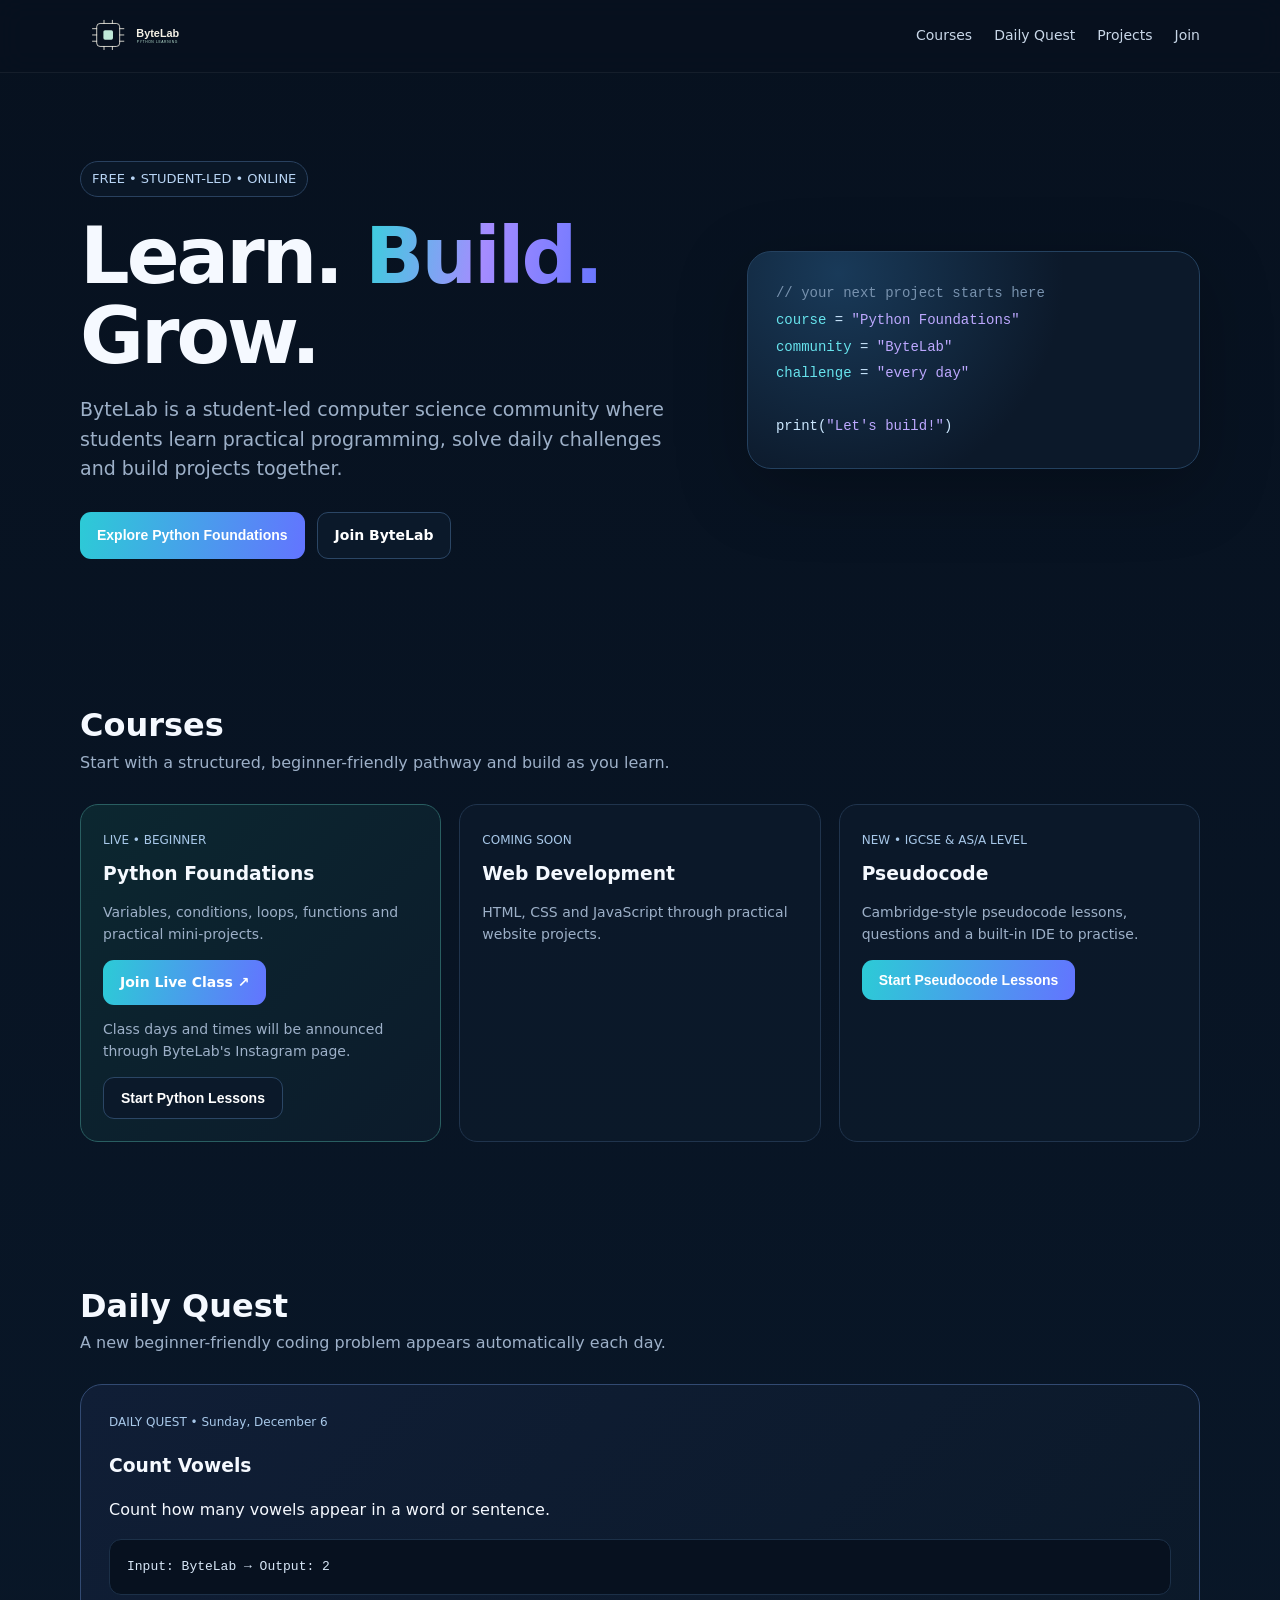
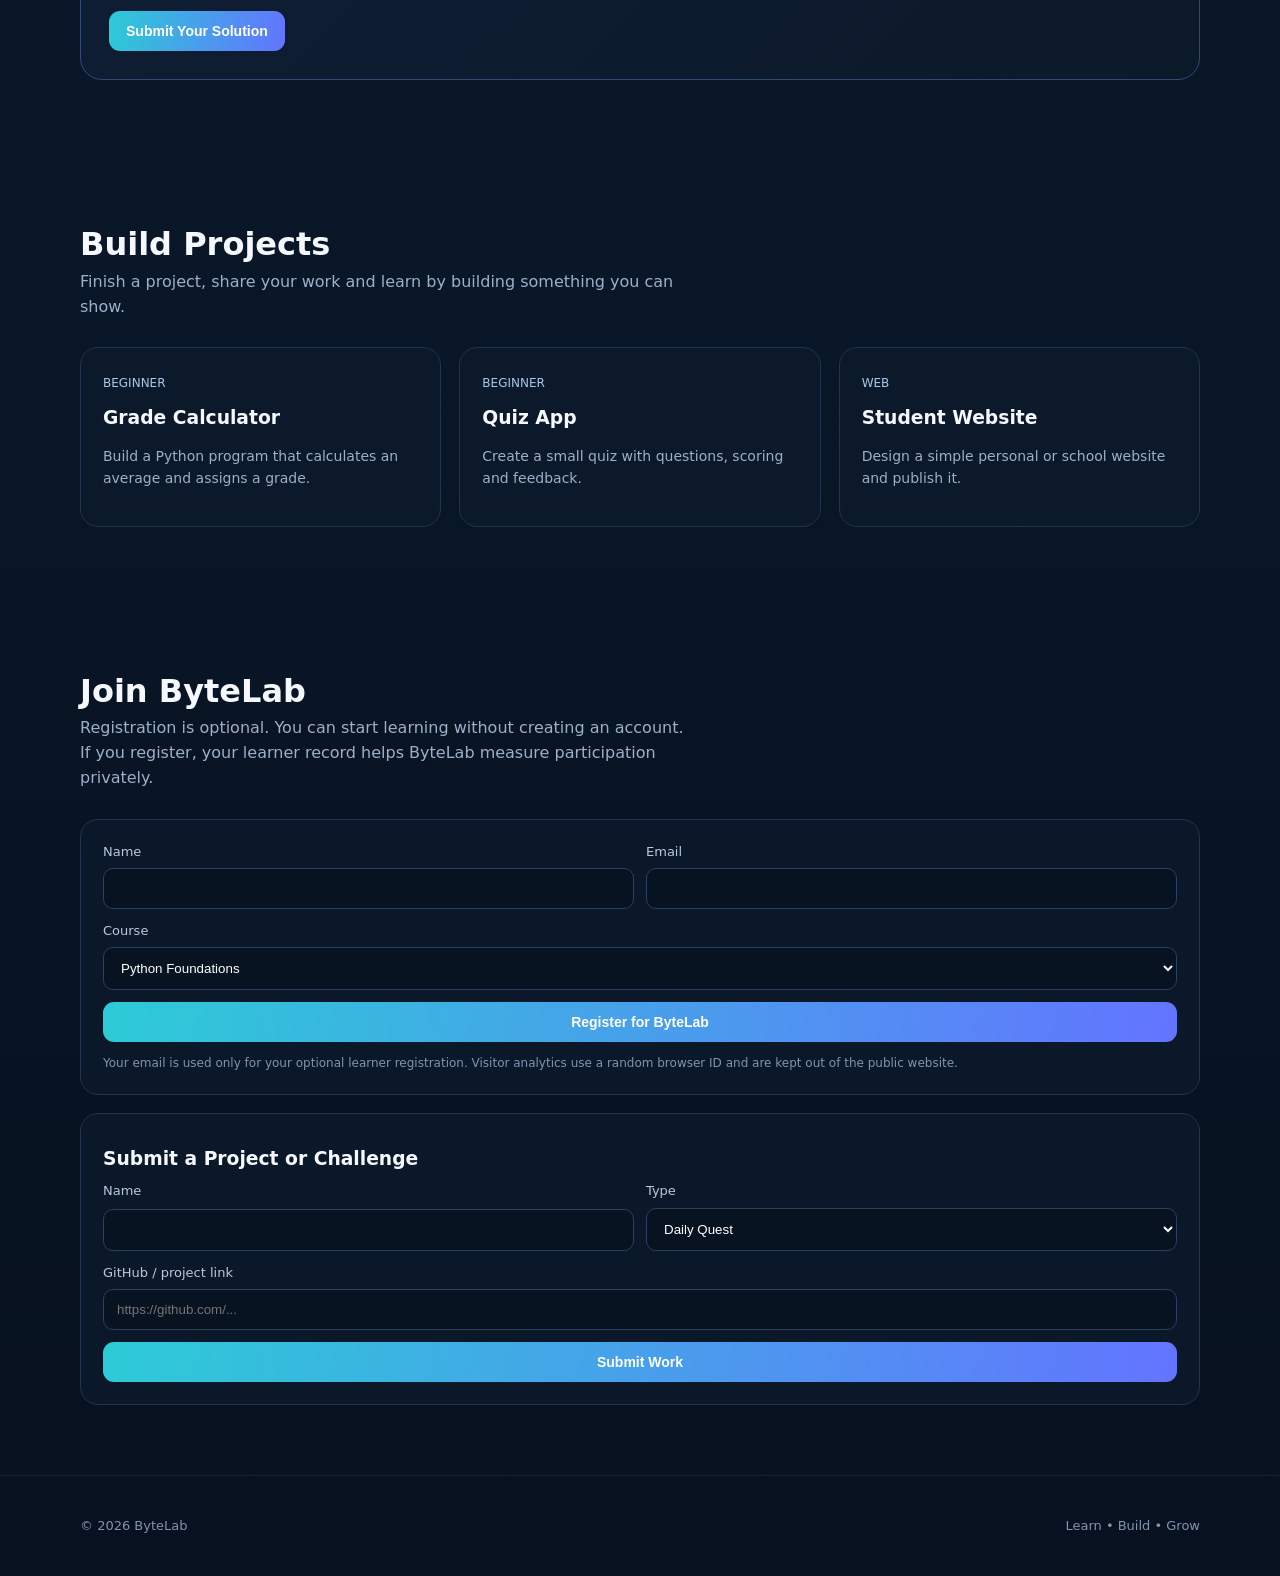
==== commit 56e7c32e: "Rename index (1).html to index.html" ====
--- a/index.html
+++ b/index.html
@@ -17,6 +17,7 @@
 .actions{display:flex;gap:12px;flex-wrap:wrap;margin-top:28px}.btn{display:inline-flex;align-items:center;justify-content:center;padding:12px 17px;border-radius:11px;border:1px solid #2b4665;font-weight:700;font-size:14px;cursor:pointer}.primary{background:linear-gradient(100deg,#2ccbd6,#6374ff);border:0;color:#fff}.ghost{background:#0b192a;color:#fff}
 .heroCard{background:radial-gradient(circle at 20% 10%,#193a59,#0c192a 55%);border:1px solid #24415f;border-radius:24px;padding:28px;box-shadow:0 20px 70px rgba(0,0,0,.25)}.code{font-family:ui-monospace,SFMono-Regular,Consolas,monospace;color:#cce8ff;font-size:14px;line-height:1.9}.comment{color:#7892ae}.key{color:#67e3ed}.str{color:#bda8ff}
 section{padding:70px 0}.sectionHead{display:flex;justify-content:space-between;gap:25px;align-items:end;margin-bottom:28px}.sectionHead h2{font-size:32px;margin:0}.sectionHead p{color:var(--muted);max-width:610px;margin:0}.grid3{display:grid;grid-template-columns:repeat(3,1fr);gap:18px}.card{background:rgba(12,26,43,.88);border:1px solid var(--line);border-radius:18px;padding:22px}.card h3{margin:8px 0 8px}.card p{color:var(--muted);font-size:14px}.tag{font-size:12px;color:#a8c8e9}.meet{border-color:#295e61;background:linear-gradient(135deg,#0c2730,#0c1b2b)}
+.pcChoices{display:flex;gap:10px;flex-wrap:wrap;margin-top:12px}.pcChoices[hidden]{display:none}
 .challenge{border:1px solid #324a72;background:linear-gradient(135deg,#101e36,#0b1929);border-radius:22px;padding:28px}.challenge code{display:block;background:#07111f;border:1px solid #1c3048;padding:17px;border-radius:12px;margin:16px 0;color:#d8e7f7}
 form{display:grid;gap:12px}.two{grid-template-columns:1fr 1fr}.field{display:grid;gap:6px}.field label{font-size:13px;color:#b9c9dc}.field input,.field select,.field textarea{width:100%;padding:12px 13px;border-radius:10px;border:1px solid #29415d;background:#071321;color:#fff;outline:none}.note{font-size:12px;color:#8095ad}
 .notice{display:none;margin-top:10px;padding:11px 13px;border-radius:10px;background:#0b2a1b;border:1px solid #205d3d;color:#9ce4b8;font-size:13px}.notice.bad{background:#321717;border-color:#713232;color:#ffb4b4}
@@ -55,7 +56,9 @@
 <p class="note">Class days and times will be announced through ByteLab's Instagram page.</p>
 <button class="btn ghost" onclick="startCourse()">Start Python Lessons</button></article>
 <article class="card"><span class="tag">COMING SOON</span><h3>Web Development</h3><p>HTML, CSS and JavaScript through practical website projects.</p></article>
-<article class="card"><span class="tag">COMING SOON</span><h3>Build Your First App</h3><p>Turn an idea into a small, usable software project.</p></article>
+<article class="card"><span class="tag">NEW • IGCSE &amp; AS/A LEVEL</span><h3>Pseudocode</h3><p>Cambridge-style pseudocode lessons, questions and a built-in IDE to practise.</p>
+<button class="btn primary" id="pcToggle" type="button" aria-expanded="false" onclick="togglePseudo()">Start Pseudocode Lessons</button>
+<div class="pcChoices" id="pcChoices" hidden><a class="btn ghost" href="pseudocode-igcse.html" onclick="track('pseudocode_click',{level:'igcse'})">IGCSE</a><a class="btn ghost" href="pseudocode-alevel.html" onclick="track('pseudocode_click',{level:'alevel'})">AS &amp; A Level</a></div></article>
 </div></div></section>
 
 <section id="challenges"><div class="wrap">
@@ -121,6 +124,7 @@
 function track(name,params={}){try{if(window.gtag)gtag("event",name,params)}catch(e){};const endpoint=(window.BYTE_LAB_CONFIG||{}).endpoint||"";if(endpoint){try{fetch(endpoint,{method:"POST",mode:"no-cors",headers:{"Content-Type":"text/plain;charset=utf-8"},body:JSON.stringify({type:"event",event:name,visitorId:visitorId(),learnerId:learnerId(),...params,timestamp:new Date().toISOString()})})}catch(e){}}}
 function notice(msg,bad=false){const x=document.getElementById("regNotice");x.style.display="block";x.className="notice"+(bad?" bad":"");x.textContent=msg}
 function startCourse(){track("course_start_click",{course:"beginner"});location.href="learn.html"}
+function togglePseudo(){const box=document.getElementById("pcChoices"),btn=document.getElementById("pcToggle"),open=box.hidden;box.hidden=!open;btn.setAttribute("aria-expanded",open);btn.textContent=open?"Hide Pseudocode Levels":"Start Pseudocode Lessons"}
 document.getElementById("regForm").addEventListener("submit",async e=>{e.preventDefault();const name=document.getElementById("name").value.trim(),email=document.getElementById("email").value.trim().toLowerCase(),course=document.getElementById("course").value,btn=e.target.querySelector("button[type=submit]");if(!name||!/^[^\s@]+@[^\s@]+\.[^\s@]+$/.test(email)){notice("Please enter your name and a valid email address.",true);return}btn.disabled=true;notice("Registering…");try{const endpoint=(window.BYTE_LAB_CONFIG||{}).endpoint||"";if(endpoint)await fetch(endpoint,{method:"POST",mode:"no-cors",headers:{"Content-Type":"text/plain;charset=utf-8"},body:JSON.stringify({type:"registration",name,email,course,visitorId:visitorId(),timestamp:new Date().toISOString()})});const id="BL-"+crypto.randomUUID().replaceAll("-","").slice(0,10).toUpperCase();localStorage.setItem("bl_learner_id",id);localStorage.setItem("bl_learner_email",email);track("sign_up",{method:"simple_registration",course});notice("Registration complete. You can start learning now!");setTimeout(()=>location.href="learn.html",500)}catch(err){notice("Registration could not be completed. You can still start learning without registering.",true)}finally{btn.disabled=false}});
 document.getElementById("subForm").addEventListener("submit",async e=>{e.preventDefault();const button=e.target.querySelector("button[type=submit]");button.disabled=true;try{const endpoint=(window.BYTE_LAB_CONFIG||{}).endpoint||"";if(endpoint)await fetch(endpoint,{method:"POST",mode:"no-cors",headers:{"Content-Type":"text/plain;charset=utf-8"},body:JSON.stringify({type:"submission",name:document.getElementById("sname").value.trim(),submissionType:document.getElementById("stype").value,link:document.getElementById("slink").value.trim(),learnerId:learnerId(),visitorId:visitorId(),timestamp:new Date().toISOString()})});document.getElementById("subNotice").style.display="block";document.getElementById("subNotice").textContent="Submission sent successfully. Great work!";track("project_or_quest_submission",{submissionType:document.getElementById("stype").value});e.target.reset()}catch(err){document.getElementById("subNotice").style.display="block";document.getElementById("subNotice").textContent="Submission could not be sent yet. Please try again."}finally{button.disabled=false}});
 loadGA();visitorId();track("site_visit",{page:"home"});
